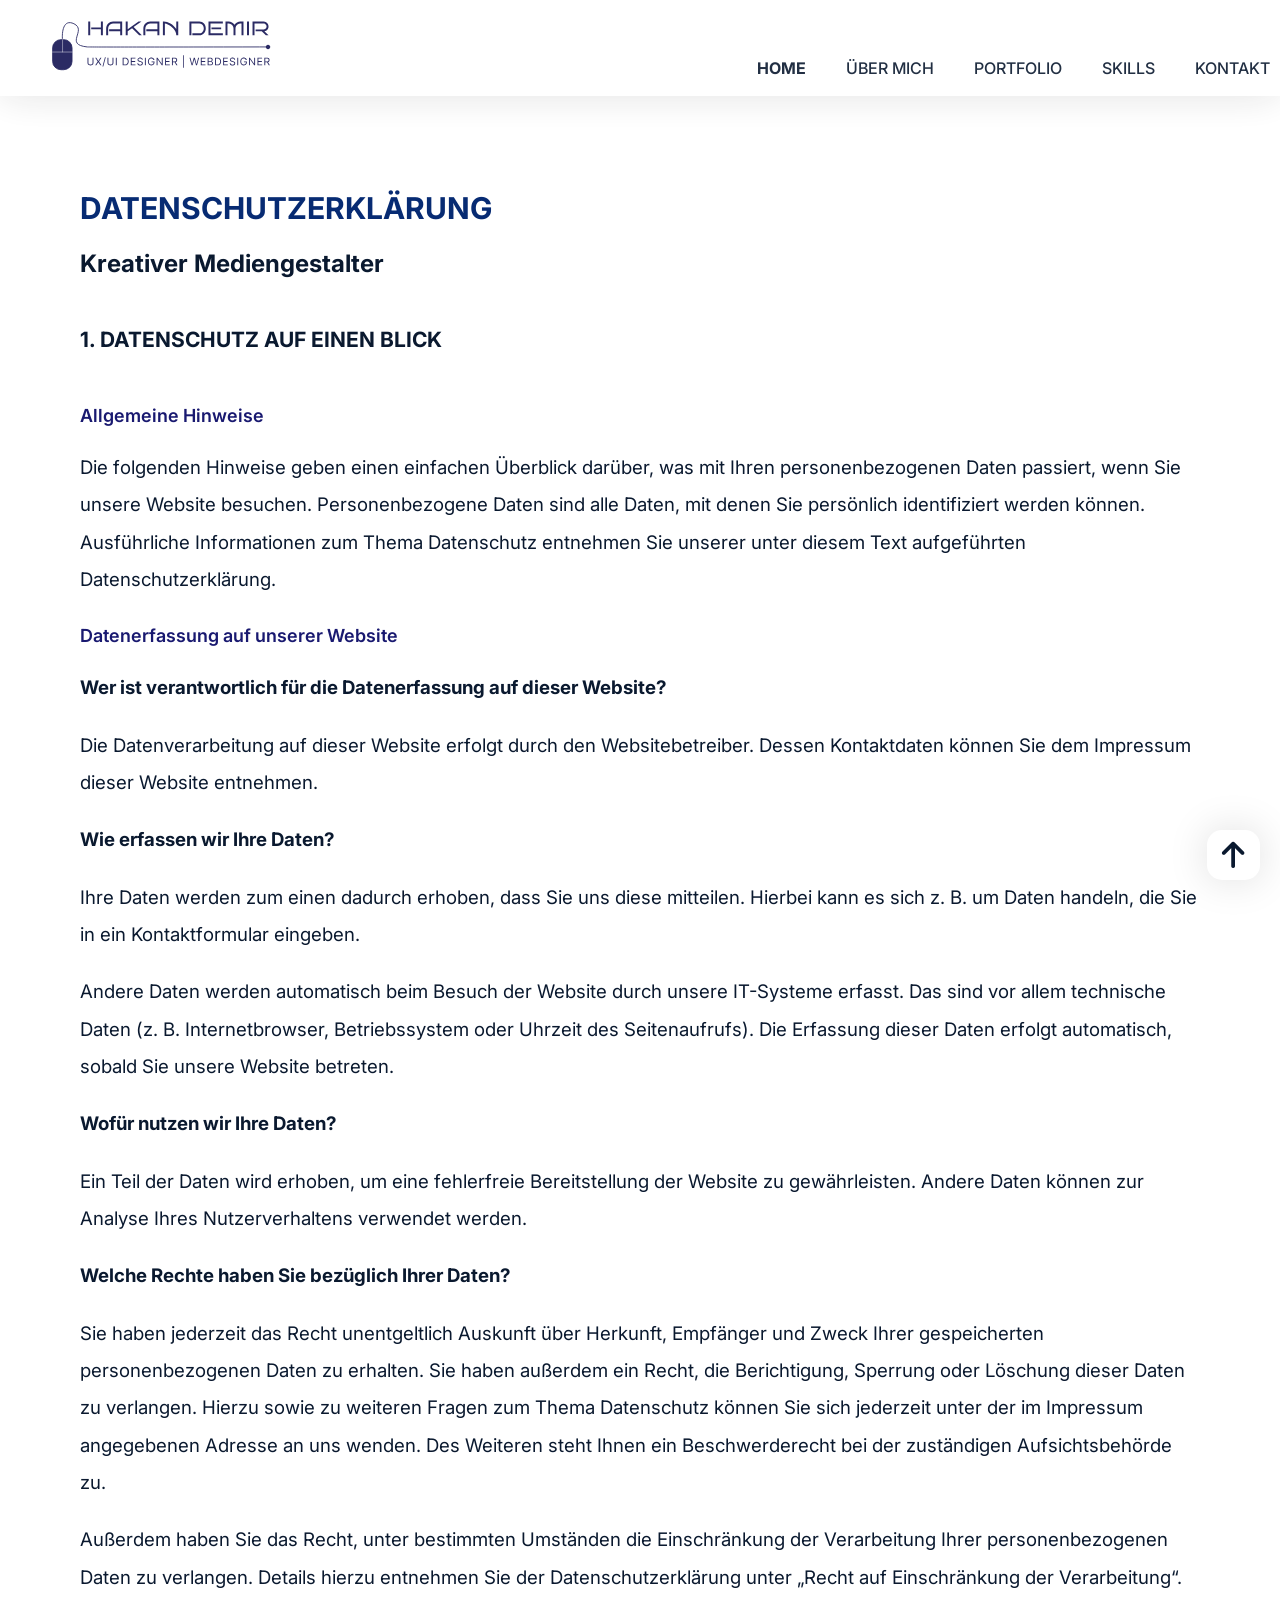
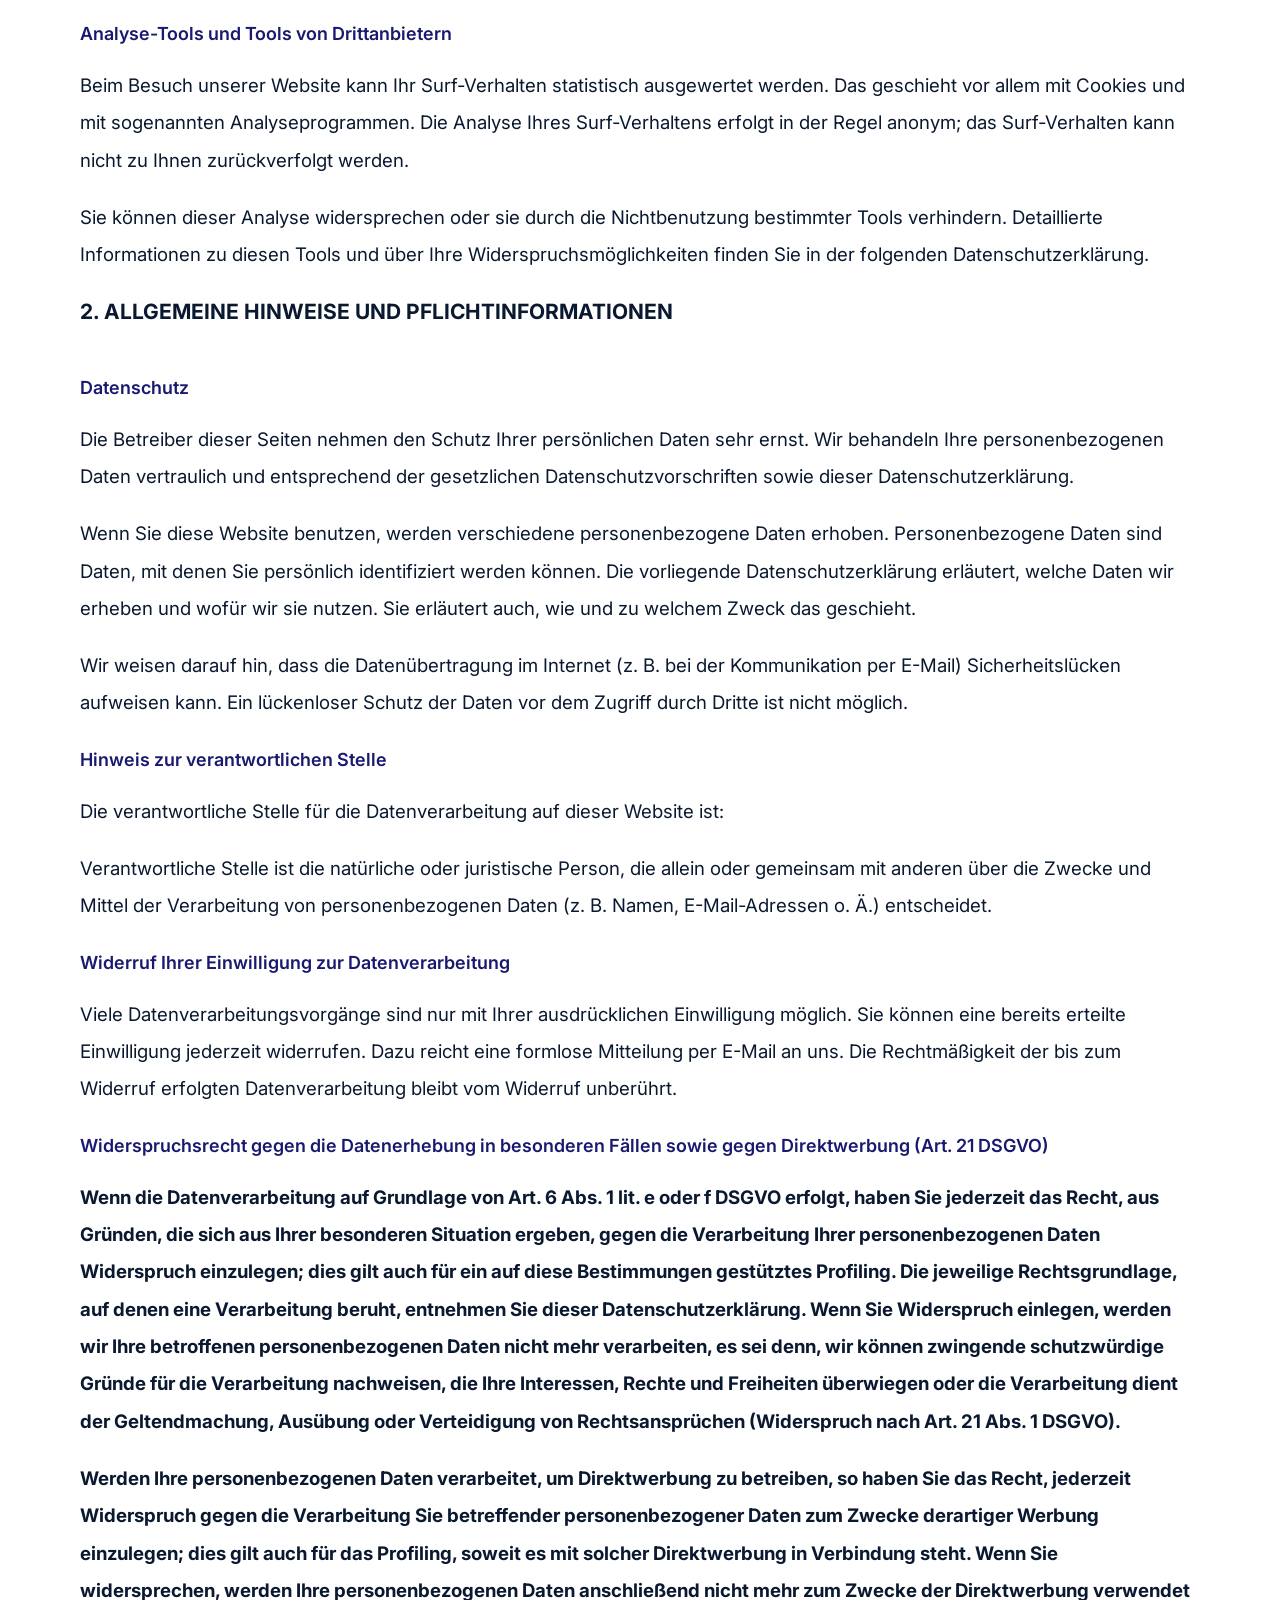
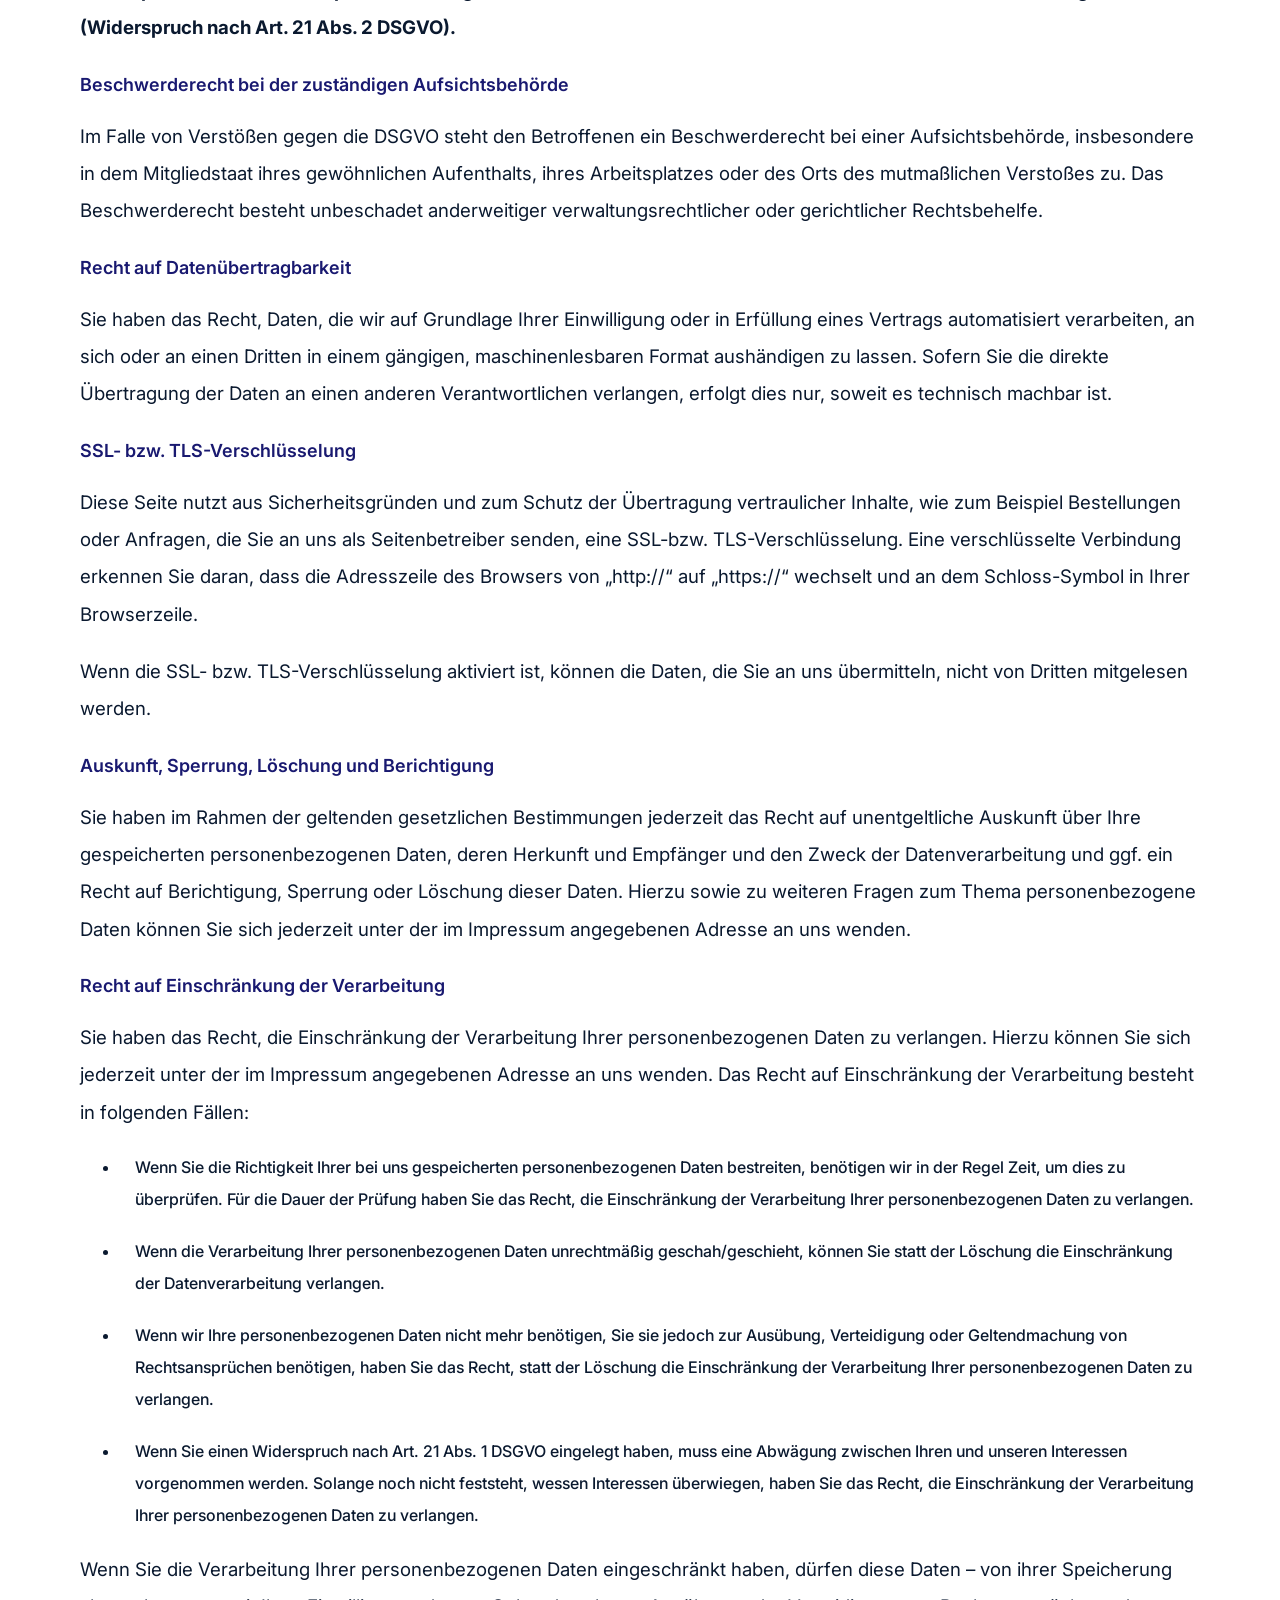
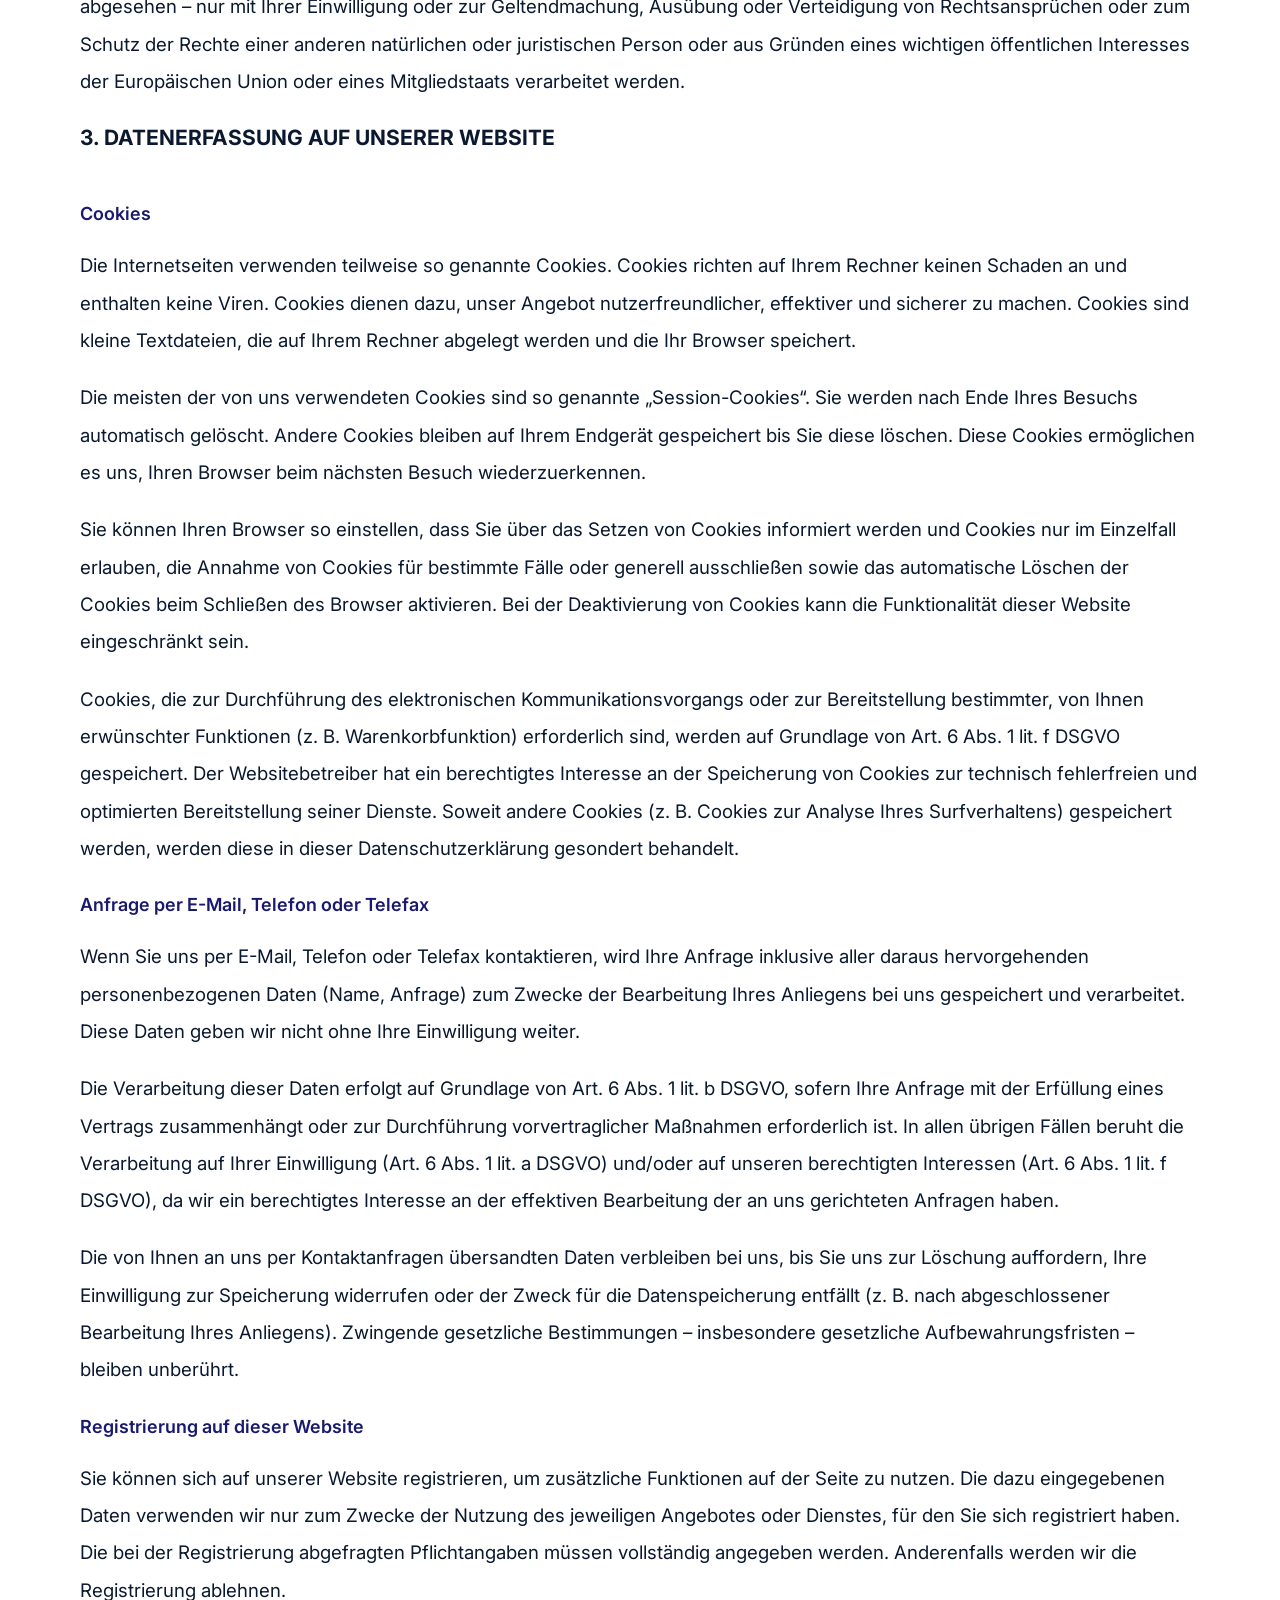
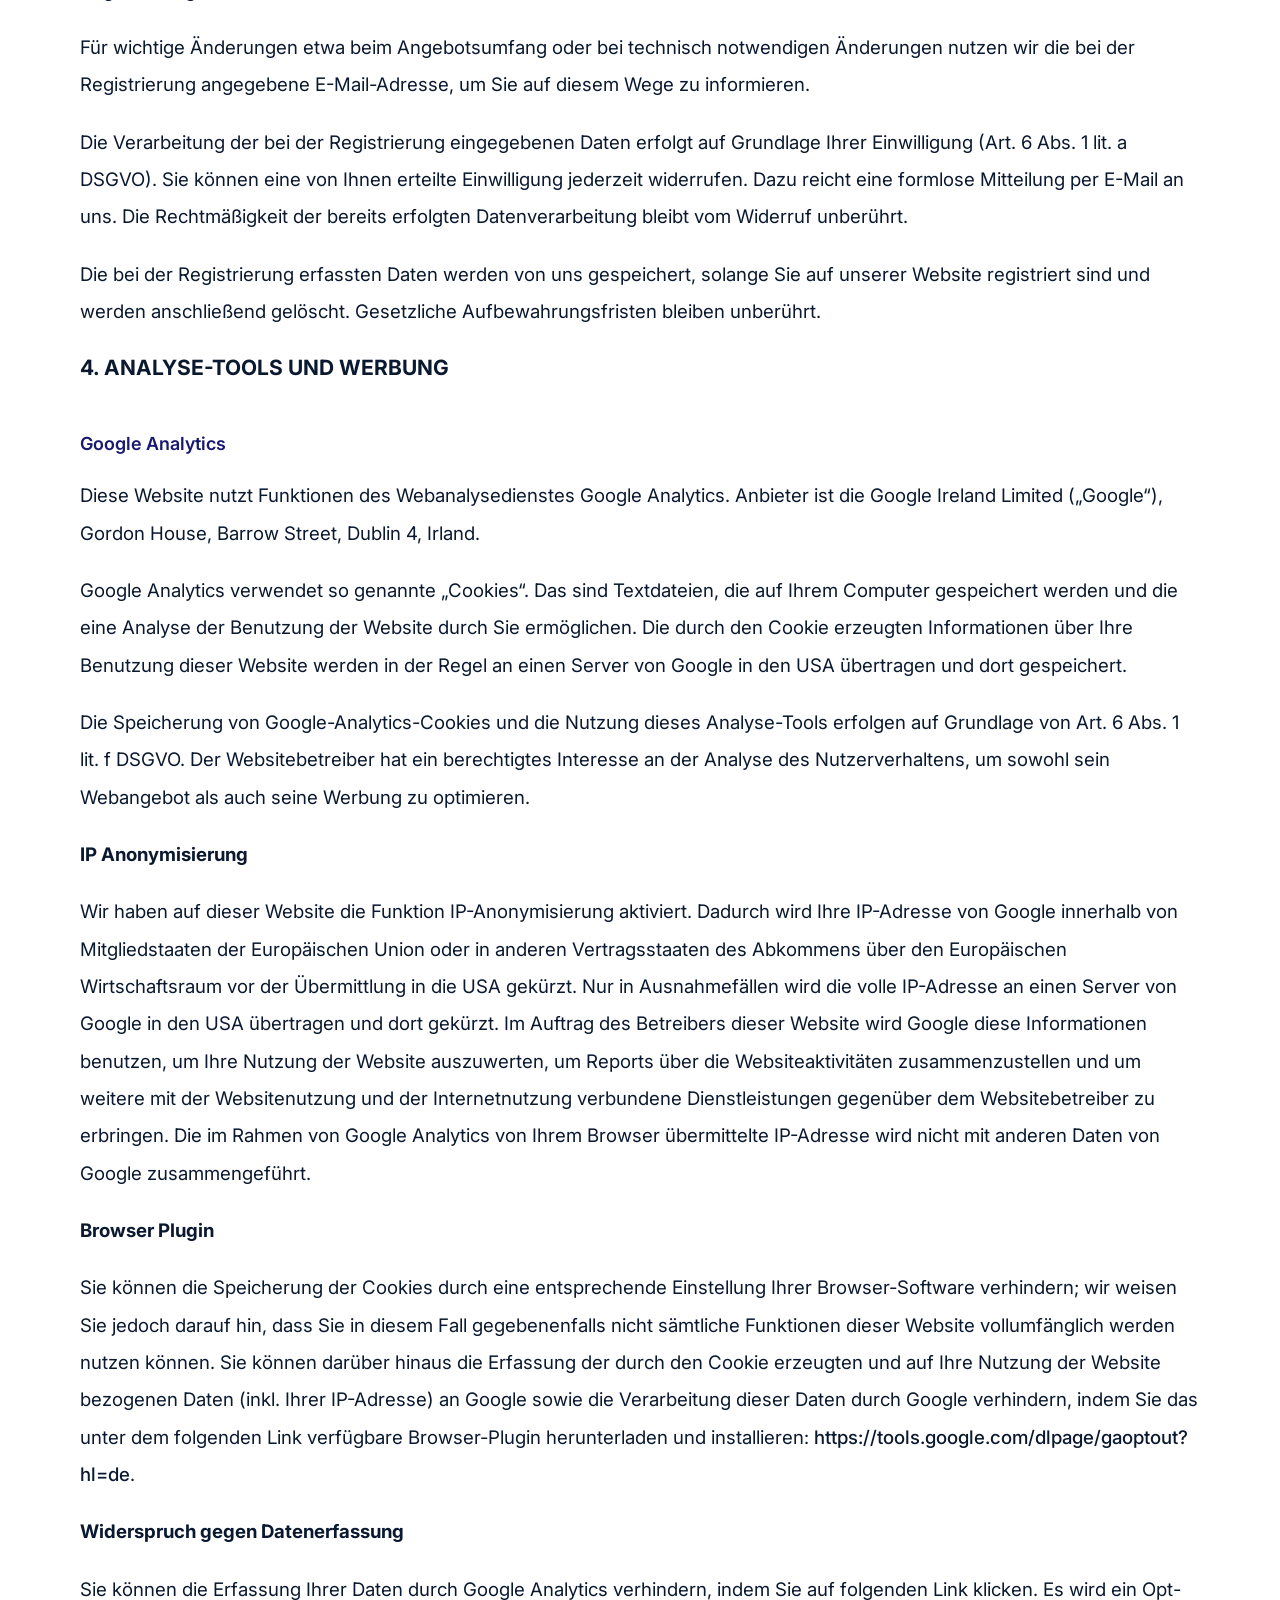
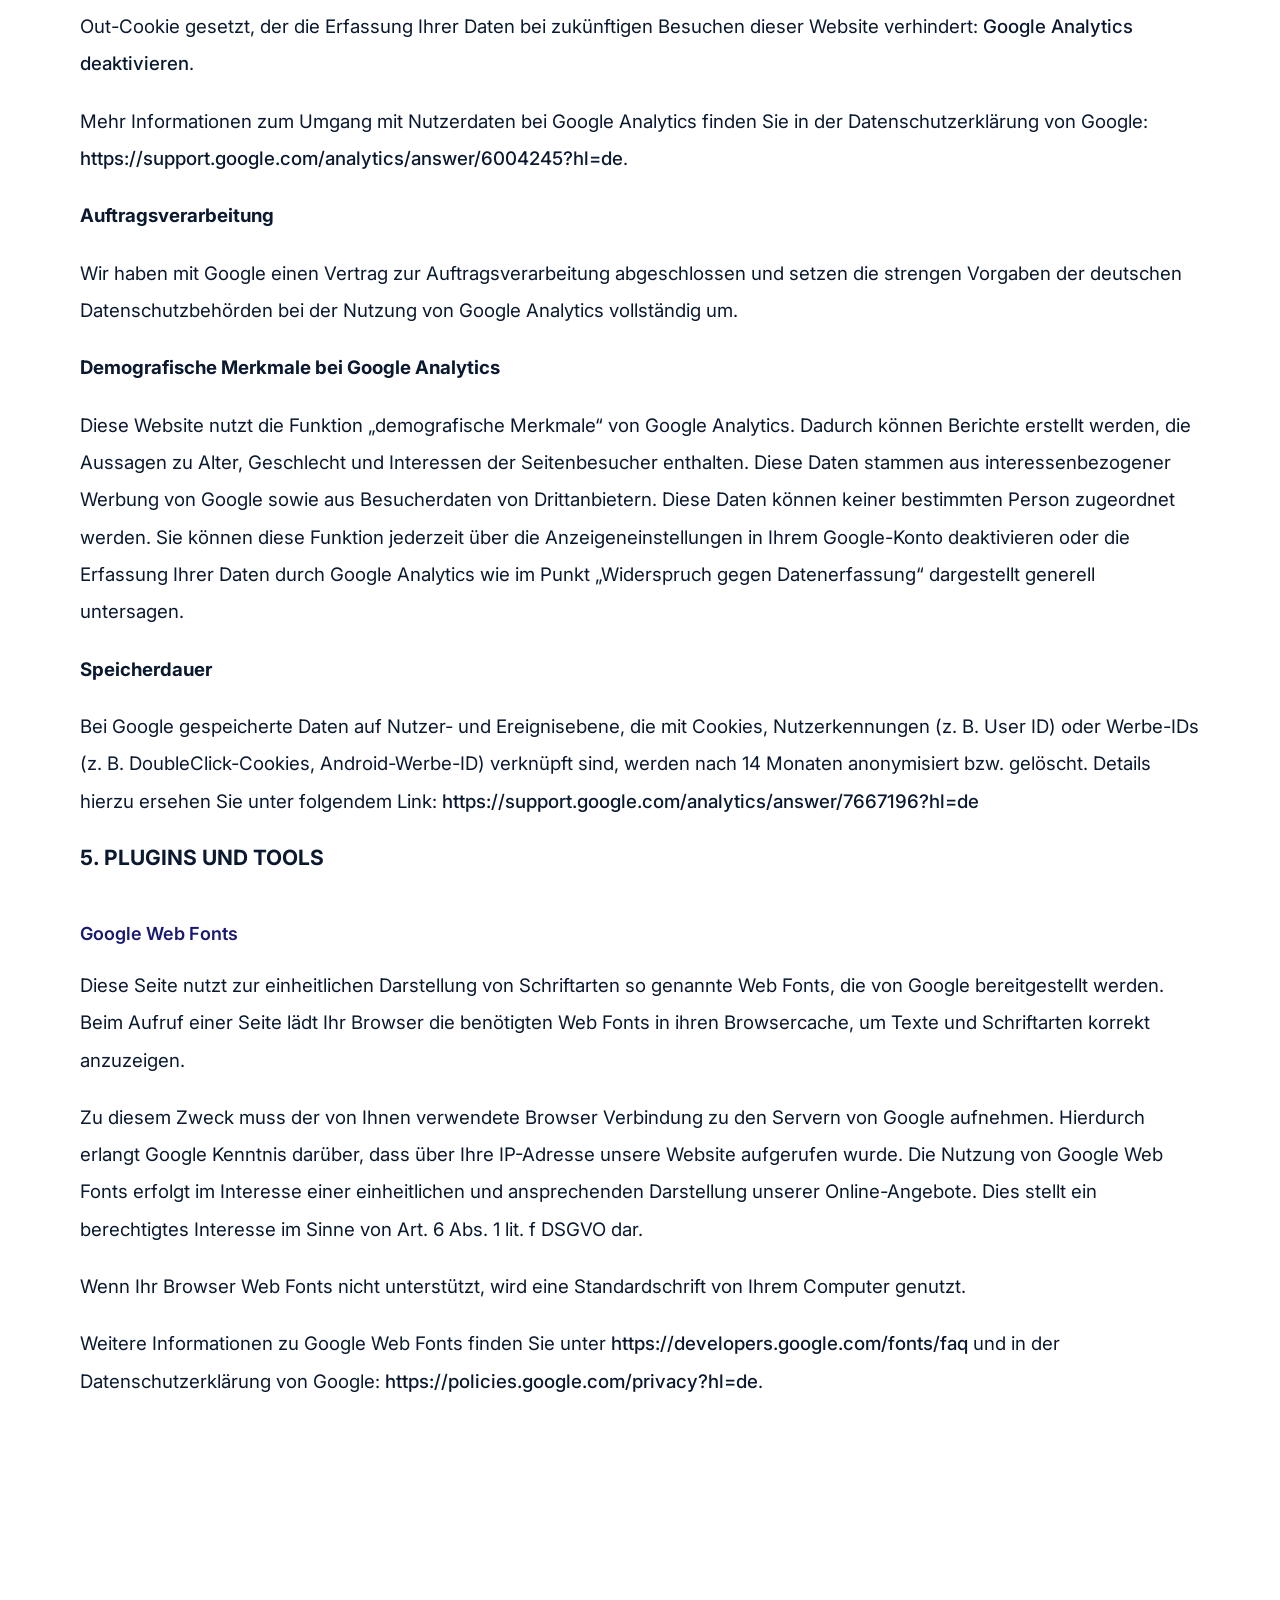
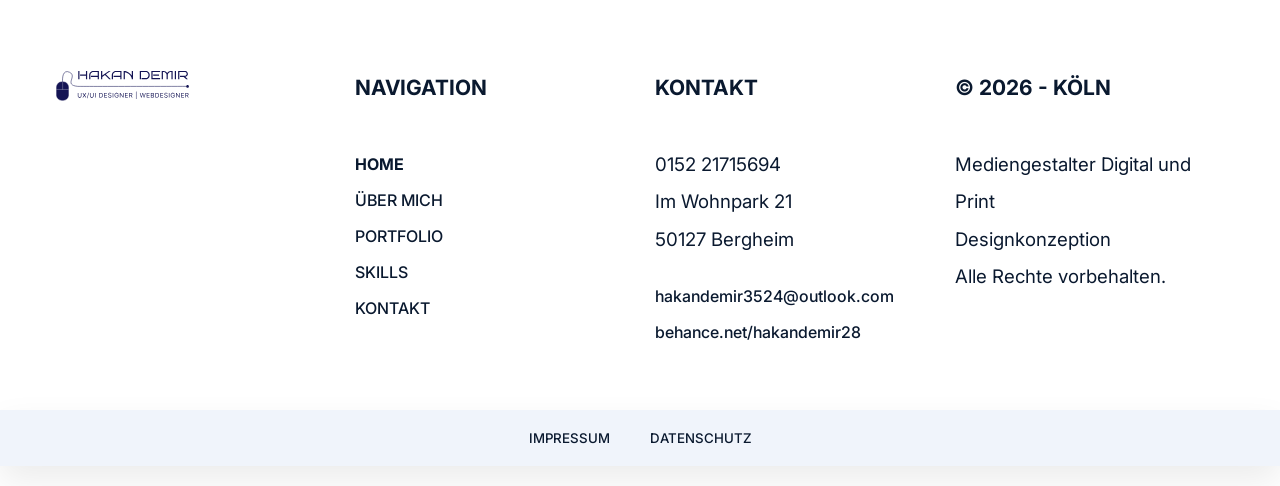
==== datenschutz.html @ 5b4e843b "Add files via upload" ====
<!doctype html>
<html>
<head>
<meta charset="utf-8">
	<title>Datenschutz</title>
	<meta name="viewport" content="width=device-width, initial-scala:1.0">
	<meta name="Description" content="Ich gestalte, Sie beeindrucken. Design mit Charakter, Marken mit Wirkung.">
	<meta name="Keywords" content="Design, Kreative, Ästhetik, Visuelle Konzepte">
	<meta name="Author" content="Hakan Demir">
	<link href="fonts.css" rel="stylesheet" type="text/css">
	<link href="fontawesome/css/all.min.css" rel="stylesheet" type="text/css">
	<link href="template.css" rel="stylesheet" type="text/css">
	
</head>

<body>
	<header>
		
		<a href="index.html"><img src="Bilder/Logo_Webdesigner.svg" alt="logo" title="logo"></a>
		<div class="menu-toggle">
       		☰
    	</div>
		<nav>
			<ul>
				<li class="active"><a href="index.html">home</a></li>
				
				<li><a href="ueber-mich.html">über mich</a>					
				<ul class="submenu">
					<li><a href="ueber-mich.html">Kurz Profil</a></li>
					<li><a href="#bildung">Umschulung</a></li>
					<li><a href="#praktikum">Berufserfahrung</a></li>
					<li><a href="#kompetenz">Kompetenzen</a></li>
					<li><a href="#arbeit">Arbeitweise</a></li>
				</ul>					
				</li>
				
				<li><a href="portfolio.html">Portfolio</a>					
				<ul class="submenu">
					<li><a href="portfolio.html">Corporate Design</a>
						<ul class="submenu">
							<li><a href="https://www.behance.net/gallery/250955229/Designkonzeption-fuer-Turtle-Diving-Resort">Designkonzeption</a></li>
							<li><a href="https://www.behance.net/gallery/251149837/Geschaeftspapier-Corporate-Design-Konzept">Branding</a></li>
							<li><a href="https://www.behance.net/gallery/251020811/Projektarbeit_Logo_Design_Startnow">Logo</a></li>
						</ul>
					</li>
					<li><a href="#">Printdesign</a>
						<ul class="submenu">
							<li><a href="https://www.behance.net/gallery/251019937/Praktikum_Erfahrungen_Flyer">Flyer</a></li>
							<li><a href="#">Broschüre</a></li>
							<li><a href="https://www.behance.net/gallery/251022479/Projektarbeit_Visitenkarte">Visitenkarte</a></li>
							<li><a href="https://www.behance.net/gallery/251151825/Einheitliches-Cover-Design-Studie">Magazin</a></li>
							<li><a href="https://www.behance.net/gallery/251154139/DVD-Cover-Design-Atmosphaerisches-Visual-Konzept">Cover Design</a></li>
						</ul>
					</li>
					<li><a href="#">Webdesign</a>
					<li><a href="https://www.behance.net/gallery/251150983/Animiertes-Portraet-Erste-Motion-Design">Animation</a></li>
					<li><a href="#video">Motion Design</a>
						<ul class="submenu">
							<li><a href="https://www.behance.net/gallery/251148721/Projektarbeit_Citylight_Erstellen">Citylight Erstellen</a></li>
							<li><a href="https://www.behance.net/gallery/251022685/Projektarbeit_Particular_Effekt">Particular Effects</a></li>
						</ul>
					</li>
					<li><a href="#video">Social Media Designs</a></li>
						  						
					</li>
				</ul>					
				</li>

				<li><a href="skills.html">skills</a>				
					<ul class="submenu">
						<li><a href="skills.html">Webdesign</a>
							<ul class="submenu">
								<li><a href="#">HTML5</a></li>
								<li><a href="#">CSS3</a></li>
								<li><a href="#">Bootstrap</a></li>
								<li><a href="#">JavaScript</a></li>
							</ul>
						</li>
						<li><a href="skills.html">UI/UX Design</a>
							<ul class="submenu">
								<li><a href="#">Figma</a></li>
								<li><a href="#">Wireframes</a></li>
								<li><a href="#">Prototyping</a></li>
								<li><a href="#">Responsive Design</a></li>
							</ul>
						</li>
						<li><a href="skills.html">Grafikdesign</a>
							<ul class="submenu">
								<li><a href="#">Adobe Photoshop</a></li>
								<li><a href="#">Adobe Illustrator</a></li>
								<li><a href="#">Adobe InDesign</a></li>
						  	</ul>
						</li>
						<li><a href="skills.html">CMS & Development</a>
							<ul class="submenu">
								<li><a href="#">WordPress</a></li>
								<li><a href="#">Joomla</a></li>
								<li><a href="#">PHP </a></li>
								<li><a href="#">MySQL </a></li>
						  	</ul>
						</li>
					</ul>
				</li>
				<li><a href="kontakt.html">Kontakt</a>
					 <ul class="submenu">
						<li><a href="#kontaktformular">Kontaktformular</a></li>
						<li><a href="#häufige-fragen">Häufige Fragen</a></li>
						<li><a href="#socialmedia">Social Media</a></li>
					  </ul>
				</li>
			</ul>
		
		</nav>
		
	</header>
	<main>
		
	<section id="titelbild" class="abstand datenschutz">
			<div class="row small">
				<div class="col-12">
					<h1>Datenschutzerklärung</h1>
                        <h2>Kreativer Mediengestalter</h2>
                        
                        <h3>1. Datenschutz auf einen Blick</h3>
                        <h4>Allgemeine Hinweise</h4> 
						<p>Die folgenden Hinweise geben einen einfachen &Uuml;berblick dar&uuml;ber, was mit Ihren personenbezogenen Daten passiert, wenn Sie unsere Website besuchen. Personenbezogene Daten sind alle Daten, mit denen Sie pers&ouml;nlich identifiziert werden k&ouml;nnen. Ausf&uuml;hrliche Informationen zum Thema Datenschutz entnehmen Sie unserer unter diesem Text aufgef&uuml;hrten Datenschutzerkl&auml;rung.</p>
                        <h4>Datenerfassung auf unserer Website</h4> 
						<p><strong>Wer ist verantwortlich f&uuml;r die Datenerfassung auf dieser Website?</strong></p> <p>Die Datenverarbeitung auf dieser Website erfolgt durch den Websitebetreiber. Dessen Kontaktdaten k&ouml;nnen Sie dem Impressum dieser Website entnehmen.</p> <p><strong>Wie erfassen wir Ihre Daten?</strong></p> <p>Ihre Daten werden zum einen dadurch erhoben, dass Sie uns diese mitteilen. Hierbei kann es sich z.&nbsp;B. um Daten handeln, die Sie in ein Kontaktformular eingeben.</p> <p>Andere Daten werden automatisch beim Besuch der Website durch unsere IT-Systeme erfasst. Das sind vor allem technische Daten (z.&nbsp;B. Internetbrowser, Betriebssystem oder Uhrzeit des Seitenaufrufs). Die Erfassung dieser Daten erfolgt automatisch, sobald Sie unsere Website betreten.</p> <p><strong>Wof&uuml;r nutzen wir Ihre Daten?</strong></p> <p>Ein Teil der Daten wird erhoben, um eine fehlerfreie Bereitstellung der Website zu gew&auml;hrleisten. Andere Daten k&ouml;nnen zur Analyse Ihres Nutzerverhaltens verwendet werden.</p> <p><strong>Welche Rechte haben Sie bez&uuml;glich Ihrer Daten?</strong></p> <p>Sie haben jederzeit das Recht unentgeltlich Auskunft &uuml;ber Herkunft, Empf&auml;nger und Zweck Ihrer gespeicherten personenbezogenen Daten zu erhalten. Sie haben au&szlig;erdem ein Recht, die Berichtigung, Sperrung oder L&ouml;schung dieser Daten zu verlangen. Hierzu sowie zu weiteren Fragen zum Thema Datenschutz k&ouml;nnen Sie sich jederzeit unter der im Impressum angegebenen Adresse an uns wenden. Des Weiteren steht Ihnen ein Beschwerderecht bei der zust&auml;ndigen Aufsichtsbeh&ouml;rde zu.</p> <p>Au&szlig;erdem haben Sie das Recht, unter bestimmten Umst&auml;nden die Einschr&auml;nkung der Verarbeitung Ihrer personenbezogenen Daten zu verlangen. Details hierzu entnehmen Sie der Datenschutzerkl&auml;rung unter &bdquo;Recht auf Einschr&auml;nkung der Verarbeitung&ldquo;.</p>
                        <h4>Analyse-Tools und Tools von Drittanbietern</h4> <p>Beim Besuch unserer Website kann Ihr Surf-Verhalten statistisch ausgewertet werden. Das geschieht vor allem mit Cookies und mit sogenannten Analyseprogrammen. Die Analyse Ihres Surf-Verhaltens erfolgt in der Regel anonym; das Surf-Verhalten kann nicht zu Ihnen zur&uuml;ckverfolgt werden.</p> <p>Sie k&ouml;nnen dieser Analyse widersprechen oder sie durch die Nichtbenutzung bestimmter Tools verhindern. Detaillierte Informationen zu diesen Tools und &uuml;ber Ihre Widerspruchsm&ouml;glichkeiten finden Sie in der folgenden Datenschutzerkl&auml;rung.</p>
                        <h3>2. Allgemeine Hinweise und Pflichtinformationen</h3>
                        <h4>Datenschutz</h4> 
						<p>Die Betreiber dieser Seiten nehmen den Schutz Ihrer pers&ouml;nlichen Daten sehr ernst. Wir behandeln Ihre personenbezogenen Daten vertraulich und entsprechend der gesetzlichen Datenschutzvorschriften sowie dieser Datenschutzerkl&auml;rung.</p> 
						<p>Wenn Sie diese Website benutzen, werden verschiedene personenbezogene Daten erhoben. Personenbezogene Daten sind Daten, mit denen Sie pers&ouml;nlich identifiziert werden k&ouml;nnen. Die vorliegende Datenschutzerkl&auml;rung erl&auml;utert, welche Daten wir erheben und wof&uuml;r wir sie nutzen. Sie erl&auml;utert auch, wie und zu welchem Zweck das geschieht.</p> 
						<p>Wir weisen darauf hin, dass die Daten&uuml;bertragung im Internet (z.&nbsp;B. bei der Kommunikation per E-Mail) Sicherheitsl&uuml;cken aufweisen kann. Ein l&uuml;ckenloser Schutz der Daten vor dem Zugriff durch Dritte ist nicht m&ouml;glich.</p>
                        <h4>Hinweis zur verantwortlichen Stelle</h4> 
						<p>Die verantwortliche Stelle f&uuml;r die Datenverarbeitung auf dieser Website ist:</p> 
                        <p>Verantwortliche Stelle ist die nat&uuml;rliche oder juristische Person, die allein oder gemeinsam mit anderen &uuml;ber die Zwecke und Mittel der Verarbeitung von personenbezogenen Daten (z.&nbsp;B. Namen, E-Mail-Adressen o. &Auml;.) entscheidet.</p>
                        <h4>Widerruf Ihrer Einwilligung zur Datenverarbeitung</h4> 
						<p>Viele Datenverarbeitungsvorg&auml;nge sind nur mit Ihrer ausdr&uuml;cklichen Einwilligung m&ouml;glich. Sie k&ouml;nnen eine bereits erteilte Einwilligung jederzeit widerrufen. Dazu reicht eine formlose Mitteilung per E-Mail an uns. Die Rechtm&auml;&szlig;igkeit der bis zum Widerruf erfolgten Datenverarbeitung bleibt vom Widerruf unber&uuml;hrt.</p>
                        <h4>Widerspruchsrecht gegen die Datenerhebung in besonderen F&auml;llen sowie gegen Direktwerbung (Art. 21 DSGVO)</h4> 
						<p><strong>Wenn die Datenverarbeitung auf Grundlage von Art. 6 Abs. 1 lit. e oder f DSGVO erfolgt, haben Sie jederzeit das Recht, aus Gr&uuml;nden, die sich aus Ihrer besonderen Situation ergeben, gegen die Verarbeitung Ihrer personenbezogenen Daten Widerspruch einzulegen; dies gilt auch f&uuml;r ein auf diese Bestimmungen gest&uuml;tztes Profiling. Die jeweilige Rechtsgrundlage, auf denen eine Verarbeitung beruht, entnehmen Sie dieser Datenschutzerkl&auml;rung. Wenn Sie Widerspruch einlegen, werden wir Ihre betroffenen personenbezogenen Daten nicht mehr verarbeiten, es sei denn, wir k&ouml;nnen zwingende schutzw&uuml;rdige Gr&uuml;nde f&uuml;r die Verarbeitung nachweisen, die Ihre Interessen, Rechte und Freiheiten &uuml;berwiegen oder die Verarbeitung dient der Geltendmachung, Aus&uuml;bung oder Verteidigung von Rechtsanspr&uuml;chen (Widerspruch nach Art. 21 Abs. 1 DSGVO).</strong></p> 
						<p><strong>Werden Ihre personenbezogenen Daten verarbeitet, um Direktwerbung zu betreiben, so haben Sie das Recht, jederzeit Widerspruch gegen die Verarbeitung Sie betreffender personenbezogener Daten zum Zwecke derartiger Werbung einzulegen; dies gilt auch f&uuml;r das Profiling, soweit es mit solcher Direktwerbung in Verbindung steht. Wenn Sie widersprechen, werden Ihre personenbezogenen Daten anschlie&szlig;end nicht mehr zum Zwecke der Direktwerbung verwendet (Widerspruch nach Art. 21 Abs. 2 DSGVO).</strong></p>
                        <h4>Beschwerderecht bei der zust&auml;ndigen Aufsichtsbeh&ouml;rde</h4> 
						<p>Im Falle von Verst&ouml;&szlig;en gegen die DSGVO steht den Betroffenen ein Beschwerderecht bei einer Aufsichtsbeh&ouml;rde, insbesondere in dem Mitgliedstaat ihres gew&ouml;hnlichen Aufenthalts, ihres Arbeitsplatzes oder des Orts des mutma&szlig;lichen Versto&szlig;es zu. Das Beschwerderecht besteht unbeschadet anderweitiger verwaltungsrechtlicher oder gerichtlicher Rechtsbehelfe.</p>
                        <h4>Recht auf Daten&uuml;bertragbarkeit</h4> 
						<p>Sie haben das Recht, Daten, die wir auf Grundlage Ihrer Einwilligung oder in Erf&uuml;llung eines Vertrags automatisiert verarbeiten, an sich oder an einen Dritten in einem g&auml;ngigen, maschinenlesbaren Format aush&auml;ndigen zu lassen. Sofern Sie die direkte &Uuml;bertragung der Daten an einen anderen Verantwortlichen verlangen, erfolgt dies nur, soweit es technisch machbar ist.</p>
                        <h4>SSL- bzw. TLS-Verschl&uuml;sselung</h4> 
						<p>Diese Seite nutzt aus Sicherheitsgr&uuml;nden und zum Schutz der &Uuml;bertragung vertraulicher Inhalte, wie zum Beispiel Bestellungen oder Anfragen, die Sie an uns als Seitenbetreiber senden, eine SSL-bzw. TLS-Verschl&uuml;sselung. Eine verschl&uuml;sselte Verbindung erkennen Sie daran, dass die Adresszeile des Browsers von &bdquo;http://&ldquo; auf &bdquo;https://&ldquo; wechselt und an dem Schloss-Symbol in Ihrer Browserzeile.</p> 
						<p>Wenn die SSL- bzw. TLS-Verschl&uuml;sselung aktiviert ist, k&ouml;nnen die Daten, die Sie an uns &uuml;bermitteln, nicht von Dritten mitgelesen werden.</p>
                        <h4>Auskunft, Sperrung, L&ouml;schung und Berichtigung</h4> 
						<p>Sie haben im Rahmen der geltenden gesetzlichen Bestimmungen jederzeit das Recht auf unentgeltliche Auskunft &uuml;ber Ihre gespeicherten personenbezogenen Daten, deren Herkunft und Empf&auml;nger und den Zweck der Datenverarbeitung und ggf. ein Recht auf Berichtigung, Sperrung oder L&ouml;schung dieser Daten. Hierzu sowie zu weiteren Fragen zum Thema personenbezogene Daten k&ouml;nnen Sie sich jederzeit unter der im Impressum angegebenen Adresse an uns wenden.</p>
                        <h4>Recht auf Einschr&auml;nkung der Verarbeitung</h4> 
						<p>Sie haben das Recht, die Einschr&auml;nkung der Verarbeitung Ihrer personenbezogenen Daten zu verlangen. Hierzu k&ouml;nnen Sie sich jederzeit unter der im Impressum angegebenen Adresse an uns wenden. Das Recht auf Einschr&auml;nkung der Verarbeitung besteht in folgenden F&auml;llen:</p> 
						<ul> 
							<li>Wenn Sie die Richtigkeit Ihrer bei uns gespeicherten personenbezogenen Daten bestreiten, ben&ouml;tigen wir in der Regel Zeit, um dies zu &uuml;berpr&uuml;fen. F&uuml;r die Dauer der Pr&uuml;fung haben Sie das Recht, die Einschr&auml;nkung der Verarbeitung Ihrer personenbezogenen Daten zu verlangen.</li> <li>Wenn die Verarbeitung Ihrer personenbezogenen Daten unrechtm&auml;&szlig;ig geschah/geschieht, k&ouml;nnen Sie statt der L&ouml;schung die Einschr&auml;nkung der Datenverarbeitung verlangen.</li> <li>Wenn wir Ihre personenbezogenen Daten nicht mehr ben&ouml;tigen, Sie sie jedoch zur Aus&uuml;bung, Verteidigung oder Geltendmachung von Rechtsanspr&uuml;chen ben&ouml;tigen, haben Sie das Recht, statt der L&ouml;schung die Einschr&auml;nkung der Verarbeitung Ihrer personenbezogenen Daten zu verlangen.</li> <li>Wenn Sie einen Widerspruch nach Art. 21 Abs. 1 DSGVO eingelegt haben, muss eine Abw&auml;gung zwischen Ihren und unseren Interessen vorgenommen werden. Solange noch nicht feststeht, wessen Interessen &uuml;berwiegen, haben Sie das Recht, die Einschr&auml;nkung der Verarbeitung Ihrer personenbezogenen Daten zu verlangen.</li> 
						</ul> 
						<p>Wenn Sie die Verarbeitung Ihrer personenbezogenen Daten eingeschr&auml;nkt haben, d&uuml;rfen diese Daten &ndash; von ihrer Speicherung abgesehen &ndash; nur mit Ihrer Einwilligung oder zur Geltendmachung, Aus&uuml;bung oder Verteidigung von Rechtsanspr&uuml;chen oder zum Schutz der Rechte einer anderen nat&uuml;rlichen oder juristischen Person oder aus Gr&uuml;nden eines wichtigen &ouml;ffentlichen Interesses der Europ&auml;ischen Union oder eines Mitgliedstaats verarbeitet werden.</p>
                        <h3>3. Datenerfassung auf unserer Website</h3>
                        <h4>Cookies</h4> 
						<p>Die Internetseiten verwenden teilweise so genannte Cookies. Cookies richten auf Ihrem Rechner keinen Schaden an und enthalten keine Viren. Cookies dienen dazu, unser Angebot nutzerfreundlicher, effektiver und sicherer zu machen. Cookies sind kleine Textdateien, die auf Ihrem Rechner abgelegt werden und die Ihr Browser speichert.</p> 
						<p>Die meisten der von uns verwendeten Cookies sind so genannte &bdquo;Session-Cookies&ldquo;. Sie werden nach Ende Ihres Besuchs automatisch gel&ouml;scht. Andere Cookies bleiben auf Ihrem Endger&auml;t gespeichert bis Sie diese l&ouml;schen. Diese Cookies erm&ouml;glichen es uns, Ihren Browser beim n&auml;chsten Besuch wiederzuerkennen.</p> 
						<p>Sie k&ouml;nnen Ihren Browser so einstellen, dass Sie &uuml;ber das Setzen von Cookies informiert werden und Cookies nur im Einzelfall erlauben, die Annahme von Cookies f&uuml;r bestimmte F&auml;lle oder generell ausschlie&szlig;en sowie das automatische L&ouml;schen der Cookies beim Schlie&szlig;en des Browser aktivieren. Bei der Deaktivierung von Cookies kann die Funktionalit&auml;t dieser Website eingeschr&auml;nkt sein.</p> 
						<p>Cookies, die zur Durchf&uuml;hrung des elektronischen Kommunikationsvorgangs oder zur Bereitstellung bestimmter, von Ihnen erw&uuml;nschter Funktionen (z.&nbsp;B. Warenkorbfunktion) erforderlich sind, werden auf Grundlage von Art. 6 Abs. 1 lit. f DSGVO gespeichert. Der Websitebetreiber hat ein berechtigtes Interesse an der Speicherung von Cookies zur technisch fehlerfreien und optimierten Bereitstellung seiner Dienste. Soweit andere Cookies (z.&nbsp;B. Cookies zur Analyse Ihres Surfverhaltens) gespeichert werden, werden diese in dieser Datenschutzerkl&auml;rung gesondert behandelt.</p>
                        <h4>Anfrage per E-Mail, Telefon oder Telefax</h4> <p>Wenn Sie uns per E-Mail, Telefon oder Telefax kontaktieren, wird Ihre Anfrage inklusive aller daraus hervorgehenden personenbezogenen Daten (Name, Anfrage) zum Zwecke der Bearbeitung Ihres Anliegens bei uns gespeichert und verarbeitet. Diese Daten geben wir nicht ohne Ihre Einwilligung weiter.</p> <p>Die Verarbeitung dieser Daten erfolgt auf Grundlage von Art. 6 Abs. 1 lit. b DSGVO, sofern Ihre Anfrage mit der Erf&uuml;llung eines Vertrags zusammenh&auml;ngt oder zur Durchf&uuml;hrung vorvertraglicher Ma&szlig;nahmen erforderlich ist. In allen &uuml;brigen F&auml;llen beruht die Verarbeitung auf Ihrer Einwilligung (Art. 6 Abs. 1 lit. a DSGVO) und/oder auf unseren berechtigten Interessen (Art. 6 Abs. 1 lit. f DSGVO), da wir ein berechtigtes Interesse an der effektiven Bearbeitung der an uns gerichteten Anfragen haben.</p> 
						<p>Die von Ihnen an uns per Kontaktanfragen &uuml;bersandten Daten verbleiben bei uns, bis Sie uns zur L&ouml;schung auffordern, Ihre Einwilligung zur Speicherung widerrufen oder der Zweck f&uuml;r die Datenspeicherung entf&auml;llt (z.&nbsp;B. nach abgeschlossener Bearbeitung Ihres Anliegens). Zwingende gesetzliche Bestimmungen &ndash; insbesondere gesetzliche Aufbewahrungsfristen &ndash; bleiben unber&uuml;hrt.</p>
                        <h4>Registrierung auf dieser Website</h4> 
						<p>Sie k&ouml;nnen sich auf unserer Website registrieren, um zus&auml;tzliche Funktionen auf der Seite zu nutzen. Die dazu eingegebenen Daten verwenden wir nur zum Zwecke der Nutzung des jeweiligen Angebotes oder Dienstes, f&uuml;r den Sie sich registriert haben. Die bei der Registrierung abgefragten Pflichtangaben m&uuml;ssen vollst&auml;ndig angegeben werden. Anderenfalls werden wir die Registrierung ablehnen.</p> 
						<p>F&uuml;r wichtige &Auml;nderungen etwa beim Angebotsumfang oder bei technisch notwendigen &Auml;nderungen nutzen wir die bei der Registrierung angegebene E-Mail-Adresse, um Sie auf diesem Wege zu informieren.</p> 
						<p>Die Verarbeitung der bei der Registrierung eingegebenen Daten erfolgt auf Grundlage Ihrer Einwilligung (Art. 6 Abs. 1 lit. a DSGVO). Sie k&ouml;nnen eine von Ihnen erteilte Einwilligung jederzeit widerrufen. Dazu reicht eine formlose Mitteilung per E-Mail an uns. Die Rechtm&auml;&szlig;igkeit der bereits erfolgten Datenverarbeitung bleibt vom Widerruf unber&uuml;hrt.</p> 
						<p>Die bei der Registrierung erfassten Daten werden von uns gespeichert, solange Sie auf unserer Website registriert sind und werden anschlie&szlig;end gel&ouml;scht. Gesetzliche Aufbewahrungsfristen bleiben unber&uuml;hrt.</p>
                        <h3>4. Analyse-Tools und Werbung</h3>
                        <h4>Google Analytics</h4> 
						<p>Diese Website nutzt Funktionen des Webanalysedienstes Google Analytics. Anbieter ist die Google Ireland Limited (&bdquo;Google&ldquo;), Gordon House, Barrow Street, Dublin 4, Irland.</p> 
						<p>Google Analytics verwendet so genannte &bdquo;Cookies&ldquo;. Das sind Textdateien, die auf Ihrem Computer gespeichert werden und die eine Analyse der Benutzung der Website durch Sie erm&ouml;glichen. Die durch den Cookie erzeugten Informationen &uuml;ber Ihre Benutzung dieser Website werden in der Regel an einen Server von Google in den USA &uuml;bertragen und dort gespeichert.</p> 
						<p>Die Speicherung von Google-Analytics-Cookies und die Nutzung dieses Analyse-Tools erfolgen auf Grundlage von Art. 6 Abs. 1 lit. f DSGVO. Der Websitebetreiber hat ein berechtigtes Interesse an der Analyse des Nutzerverhaltens, um sowohl sein Webangebot als auch seine Werbung zu optimieren.</p> 
						<p><strong>IP Anonymisierung</strong></p> 
						<p>Wir haben auf dieser Website die Funktion IP-Anonymisierung aktiviert. Dadurch wird Ihre IP-Adresse von Google innerhalb von Mitgliedstaaten der Europ&auml;ischen Union oder in anderen Vertragsstaaten des Abkommens &uuml;ber den Europ&auml;ischen Wirtschaftsraum vor der &Uuml;bermittlung in die USA gek&uuml;rzt. Nur in Ausnahmef&auml;llen wird die volle IP-Adresse an einen Server von Google in den USA &uuml;bertragen und dort gek&uuml;rzt. Im Auftrag des Betreibers dieser Website wird Google diese Informationen benutzen, um Ihre Nutzung der Website auszuwerten, um Reports &uuml;ber die Websiteaktivit&auml;ten zusammenzustellen und um weitere mit der Websitenutzung und der Internetnutzung verbundene Dienstleistungen gegen&uuml;ber dem Websitebetreiber zu erbringen. Die im Rahmen von Google Analytics von Ihrem Browser &uuml;bermittelte IP-Adresse wird nicht mit anderen Daten von Google zusammengef&uuml;hrt.</p>
                        <p><strong>Browser Plugin</strong></p> 
						<p>Sie k&ouml;nnen die Speicherung der Cookies durch eine entsprechende Einstellung Ihrer Browser-Software verhindern; wir weisen Sie jedoch darauf hin, dass Sie in diesem Fall gegebenenfalls nicht s&auml;mtliche Funktionen dieser Website vollumf&auml;nglich werden nutzen k&ouml;nnen. Sie k&ouml;nnen dar&uuml;ber hinaus die Erfassung der durch den Cookie erzeugten und auf Ihre Nutzung der Website bezogenen Daten (inkl. Ihrer IP-Adresse) an Google sowie die Verarbeitung dieser Daten durch Google verhindern, indem Sie das unter dem folgenden Link verf&uuml;gbare Browser-Plugin herunterladen und installieren: <a href="https://tools.google.com/dlpage/gaoptout?hl=de" target="_blank" rel="noopener">https://tools.google.com/dlpage/gaoptout?hl=de</a>.</p> <p><strong>Widerspruch gegen Datenerfassung</strong></p> <p>Sie k&ouml;nnen die Erfassung Ihrer Daten durch Google Analytics verhindern, indem Sie auf folgenden Link klicken. Es wird ein Opt-Out-Cookie gesetzt, der die Erfassung Ihrer Daten bei zuk&uuml;nftigen Besuchen dieser Website verhindert: <a href="javascript:gaOptout();">Google Analytics deaktivieren</a>.</p> <p>Mehr Informationen zum Umgang mit Nutzerdaten bei Google Analytics finden Sie in der Datenschutzerkl&auml;rung von Google: <a href="https://support.google.com/analytics/answer/6004245?hl=de" target="_blank" rel="noopener">https://support.google.com/analytics/answer/6004245?hl=de</a>.</p>
						<p><strong>Auftragsverarbeitung</strong></p> 
						<p>Wir haben mit Google einen Vertrag zur Auftragsverarbeitung abgeschlossen und setzen die strengen Vorgaben der deutschen Datenschutzbeh&ouml;rden bei der Nutzung von Google Analytics vollst&auml;ndig um.</p>
                        <p><strong>Demografische Merkmale bei Google Analytics</strong></p> <p>Diese Website nutzt die Funktion &bdquo;demografische Merkmale&ldquo; von Google Analytics. Dadurch k&ouml;nnen Berichte erstellt werden, die Aussagen zu Alter, Geschlecht und Interessen der Seitenbesucher enthalten. Diese Daten stammen aus interessenbezogener Werbung von Google sowie aus Besucherdaten von Drittanbietern. Diese Daten k&ouml;nnen keiner bestimmten Person zugeordnet werden. Sie k&ouml;nnen diese Funktion jederzeit &uuml;ber die Anzeigeneinstellungen in Ihrem Google-Konto deaktivieren oder die Erfassung Ihrer Daten durch Google Analytics wie im Punkt &bdquo;Widerspruch gegen Datenerfassung&ldquo; dargestellt generell untersagen.</p>
                        <p><strong>Speicherdauer</strong></p> 
						<p>Bei Google gespeicherte Daten auf Nutzer- und Ereignisebene, die mit Cookies, Nutzerkennungen (z.&nbsp;B. User ID) oder Werbe-IDs (z.&nbsp;B. DoubleClick-Cookies, Android-Werbe-ID) verkn&uuml;pft sind, werden nach 14 Monaten anonymisiert bzw. gel&ouml;scht. Details hierzu ersehen Sie unter folgendem Link: <a href="https://support.google.com/analytics/answer/7667196?hl=de" target="_blank" rel="noopener">https://support.google.com/analytics/answer/7667196?hl=de</a></p>

                        <h3>5. Plugins und Tools</h3>
                        <h4>Google Web Fonts</h4> 
						<p>Diese Seite nutzt zur einheitlichen Darstellung von Schriftarten so genannte Web Fonts, die von Google bereitgestellt werden. Beim Aufruf einer Seite l&auml;dt Ihr Browser die ben&ouml;tigten Web Fonts in ihren Browsercache, um Texte und Schriftarten korrekt anzuzeigen.</p> 
						<p>Zu diesem Zweck muss der von Ihnen verwendete Browser Verbindung zu den Servern von Google aufnehmen. Hierdurch erlangt Google Kenntnis dar&uuml;ber, dass &uuml;ber Ihre IP-Adresse unsere Website aufgerufen wurde. Die Nutzung von Google Web Fonts erfolgt im Interesse einer einheitlichen und ansprechenden Darstellung unserer Online-Angebote. Dies stellt ein berechtigtes Interesse im Sinne von Art. 6 Abs. 1 lit. f DSGVO dar.</p> 
						<p>Wenn Ihr Browser Web Fonts nicht unterst&uuml;tzt, wird eine Standardschrift von Ihrem Computer genutzt.</p> 
						<p>Weitere Informationen zu Google Web Fonts finden Sie unter 
						<a href="https://developers.google.com/fonts/faq" target="_blank" rel="noopener">https://developers.google.com/fonts/faq</a> und in der Datenschutzerkl&auml;rung von Google: 
						<a href="https://policies.google.com/privacy?hl=de" target="_blank" rel="noopener">https://policies.google.com/privacy?hl=de</a>.</p>
				</div>
			</div>
		</section>
	</main>
		
	
	<footer>
		<section class="footerbereich abstand">
			<div class="row full">
				
				<div class="col-3 handy-footer">
					<a href="index.html"><img src="Bilder/Logo_Webdesigner.svg" alt="footer-bild-logo" title="footer-bild-logo"></a>
									
				</div>
				<div class="col-3 handy-footer">
					<h3>navigation</h3>
					<nav>
						<ul>
							<li class="active"><a href="index.html">Home</a></li>
							<li><a href="ueber-mich.html">Über mich</a></li>
							<li><a href="portfolio.html">Portfolio</a></li>
							<li><a href="skills.html">skills</a></li>
							<li><a href="kontakt.html">Kontakt</a></li>
						</ul>
							
					</nav>
								
				</div>
				<div class="col-3">
					<h3>kontakt</h3>
					<p>0152 21715694<br>
					Im Wohnpark 21<br>
					50127 Bergheim</p>
					<a href="mailto:hakandemir3524@outlook.com">hakandemir3524@outlook.com</a><br>
					<a href="https://www.behance.net/hakandemir28">behance.net/hakandemir28</a>				
				</div>
				<div class="col-3">
					<h3>&copy; 2026 - Köln</h3>
					
					<p>Mediengestalter Digital und Print<br>
						Designkonzeption <br>
					Alle Rechte vorbehalten.</p>
				
				</div>
						
			</div>
			
		</section>

		<section id="rechtliches">
		<div class="zentriert blau">
			<nav>
			  <ul>
				<li><a href="impressum.html">Impressum</a></li>
				<li><a href="datenschutz.html">Datenschutz</a></li>
				
			  </ul>
		  </nav>
		</div>
		  
		</section>
		
	</footer>
<a href="#titelbild" id="scroll-to-top" class="fa-solid fa-arrow-up"></a>
</body>
</html>
---- fonts.css ----
@charset "utf-8";
/* CSS Document */
@font-face{
	font-family: 'Inter';
	src: url("Fonts/Inter_18pt-Light.ttf") format('truetype');
	font-weight: 300;
}

@font-face{
	font-family: 'Inter';
	src: url("Fonts/Inter_18pt-Medium.ttf") format('truetype');
	font-weight: 400;
}

@font-face{
	font-family: 'Inter';
	src: url("Fonts/Inter_18pt-Regular.ttf") format('truetype');
	font-weight: 500;
}

@font-face{
	font-family: 'Inter';
	src: url("Fonts/Inter_18pt-SemiBold.ttf") format('truetype');
	font-weight: 600;
}
@font-face{
	font-family: 'Inter';
	src: url("Fonts/Inter_18pt-Bold.ttf") format('truetype');
	font-weight: 700;
}
---- template.css ----
@charset "utf-8";

*{
	margin: 0;
	padding: 0;
	text-decoration: none;
	color: #0A192F;
	box-sizing: border-box;
	scroll-behavior: smooth;
	scroll-margin-top: 120px;
}

/*.........................Allgemein */
body{
	font-family: 'Inter', sans-serif;
	font-size: 18px;
	line-height: 2.0em;
	color: #191970; 
}


h1{
	margin-bottom: 20px;
	font-size: 30px;
	text-transform: uppercase;
	font-weight: 700;
	color:#072B73;
}
h2{
	padding-bottom: 40px;
	font-size: 24px;
	font-weight: 700;
}

h3{
	font-size: 21px;
	margin-bottom: 40px;
	font-weight: 700;
	text-transform: uppercase;	
}

h4{
	font-size: 18px;
	margin-bottom: 15px;
	font-weight: 600;
	color: #191970;	
}
h5{
	font-weight: 600;
	font-size: 16px;	
	
}

p{
	line-height: 2.0em;
	font-weight: 500;
	font-size: 14pt;
	
}
a{
	font-weight: 400;

	
}
p:last-child{
	margin-bottom: 0;
}



/* ..........................Gridsystem */
.row{
	display: flex;
	padding: 0;
	justify-content: center;
	align-items: stretch;
	
}
.row + .row{
	margin-top: 60px;
}

.full{
	padding: 60px 40px;
	
}

.medium{
	padding: 0 25px;
}
.medium-2{
	padding: 0 60px;
}

.medium-3{
    text-align: right;
	padding: 0 60px;
}


.small{
	padding: 0 25px;
	max-width: 1200px;
	margin: auto;
}
.col-12{
	width: 100%;
	padding: 0 15px;
}
.col-6{
	width: 50%;
	
}
.col-4{
	width: 33.33%;
	padding: 0 15px;
}
.col-3{
	width: 25%;
	padding: 0 15px;
}
.col-6 img{
    width:100%;
    height:100%;
    object-fit:cover;
    display:block;
}
/* ...........................header */
header{
	display: flex;
	position: fixed;
	width: 100%;
	justify-content: space-between;
	box-shadow:  0 0 40px #00000022;
	padding: 10px;
	background-color: rgb(255, 255, 255);
	opacity: 90%;
    z-index:9999;
}


header img{
	width: 40%;
	margin: 10px 10px 0 40px;
}
header nav ul{
	display: flex;
	list-style: none;
}
header nav ul li{
	margin: 40px 0 0 40px;
	text-transform: uppercase;
    position: relative;
	font-size: 16px;
}

nav a{
	text-decoration:none;
	transition:0.3s;
}

nav ul li a:hover,
footer a:hover{
	font-weight: 700;
	color: #072B73;
	transform: translateY(-2px);
}

.active a{
	font-weight:700;
	color:#0A192F;
}
#handy-titel{
	display: none;
}
.menu-toggle{
	display: none;
}
/* ........................submenu */
header nav ul li .submenu{
	position: absolute;
	display: block;
	padding-top: 10px;
	padding-right: 0;
	visibility: hidden;
	transition: 0.35s;
    min-width: 250px;
	opacity: 0;
	
}

header nav ul li .submenu li{
	position: relative;
	padding: 10px;
	margin: 0;
	background-color: white;
	border-bottom: 1px solid hsla(240, 64%, 27%,1.0);
	
}
header nav ul li .submenu li a{
	font-weight: 400;
	text-transform: none;
	
}
header nav ul li:hover .submenu{
	opacity:1;
	visibility:visible;
}


header nav ul li .submenu li .submenu{
	position: absolute;
    right: 100%;
	top: -10px;
	opacity: 0;
	visibility: hidden;
	transition: 0.35s;
	min-width: 250px;
}
header nav ul li .submenu li:hover .submenu{
	opacity:1;
	visibility:visible;
}
header nav ul li:last-child .submenu {
  right: 0;
  left: auto;
}
.submenu li a:hover{
	font-weight:700;
	color:#072B73;
	transform:none;
}

/* ......................button */

.button{
	color: white;
	background-color: hsla(240, 64%, 27%,0.7);
	border-radius: 8px;
	padding: 0 20px;
	display: inline-block;
	margin-top: 20px;
	transition: 0.3s;
	font-size: 14px;
	
}
.button:hover{
	color: #191970;
	background-color: white;
	transform: scale(1.1);
}
.btn{
	border: 2px solid #FDFDFD;
	border-style: groove;
	padding: 0 15px;
	display: inline-block;
	background-color: white;	
	margin-top: 15px;
	font-size: 12pt;
	transition: 0.4s;
	border-radius: 8px;
}
.btn:hover{
	background-color: hsla(240, 64%, 27%,1.0);
	border-color: hsla(240, 64%, 27%,1.0);
	color: white;
	border-style:none;
	transform: scale(1.2);
}

/* ..........................titelbild*/

#titelbild{
	padding: 190px 0;
	background-repeat: no-repeat;
	background-size: cover;
	
}
.tb-1{
	background-image: url("Bilder/Startnow_Logo.webp");
    background-position-y: 95px;
}

#titelbild-2{
	padding: 250px 0;
	background-repeat: no-repeat;
	background-size: cover;
}

.tb-2{
	background-image: url("Bilder/Citylight_Mockup\ \(2\).webp");
	 background-position-y: 95px;
}
#titelbild-3{
	padding: 225px 0;
	background-repeat: no-repeat;
	background-size: cover;
	
}
.tb-3{
	background-image: url("Bilder/Über-mich_Bild.webp");
	background-position-y: 95px;
}

#titelbild-4{
	padding: 175px 0;
	background-repeat: no-repeat;
	background-size: cover;
	
}
.tb-4{
	background-image: url("Bilder/kontakt_titelbild.webp");
	background-position-y: 95px;
}

/* .......................Titelbild Animation */

.tb-1 h1,
.tb-2 h1{
    animation:titleright 1s ease forwards;
}

.tb-1 h4,
.tb-2 h3{
   	opacity:0;
    animation:subtitle 1s ease forwards;
    animation-delay:.3s;
}
.tb-1 h5,
.tb-2 h5{
   	opacity:0;
    animation:subtitle 1s ease forwards;
    animation-delay:.6s;
}



.skills h1{
    opacity:0;
    animation:subtitle 1s ease forwards;
    animation-delay:.2s;
}


.skills h4{
   	opacity:0;
    animation:subtitle 1s ease forwards;
    animation-delay:.4s;
}

.skills h2{
    opacity:0;
    animation:subtitle 1s ease forwards;
    animation-delay:.6s;
}


.tb-3 h1,
.tb-4 h1{
    animation: titleright 1s ease forwards;
	color: #eee;
}

.tb-3 h4,
.tb-4 h4{
   opacity:0;
    animation:subtitle 1s ease forwards;
    animation-delay:.3s;
	color: #eee;
}

.tb-3 h5,
.tb-4 h5{
    opacity:0;
    animation:subtitle 1s ease forwards;
    animation-delay:.6s;
	color: #eee;
}
.tb-1 .button,
.tb-2 .button,
.tb-3 .button,
.tb-4 .button{
    opacity:0;
    animation:buttonUp 1s ease forwards;
    animation-delay:.9s;
}

/* ................von links_H1  */

@keyframes titleright {
    from{
        opacity:0;
        transform:translateX(-80px);
    }

    to{
        opacity:1;
        transform:translateX(0);
    }
}

/* .............langsam_von oben_H3 */

@keyframes subtitle{
    from{
        opacity:0;
        transform:translateY(30px);
    }
    to{
        opacity:1;
        transform:translateY(0);
    }
}

/* ..................von unten_button*/

@keyframes buttonUp{
    from{
        opacity:0;
        transform:translateY(50px);
    }
    to{
        opacity:1;
        transform:translateY(0);
    }
}



/* ..........................main*/	
main{
	overflow: hidden;
}
main nav ul{
	
	list-style: none;
}
main img{
	width: 100%;
}
.abstand{
	padding: 50px 0;
}
.zentriert{
	text-align: center;
}


.blau{
	background:#f0f4fb;
	box-shadow:0 15px 35px rgba(0,0,0,.08);
}



#häufige-fragen *{
	text-align: left;
	margin: 0;
	color: #0A192F;
}
#häufige-fragen h3{
	margin: 40px 0;
}
#häufige-fragen p{
	margin-bottom: 20px;
}
/* ......................Video*/
iframe{
    width:100%;
    aspect-ratio:16/9;
    border:0;
    border-radius:10px;
}

video{
    width:100%;
    aspect-ratio:16/9;
	margin: 0 0 20px 0;
	border-radius: 10px;
}

/* ......................image-slider*/	

.image-slider{
    width:100%;
    overflow:hidden;
    padding:30px 0;
}

.image-track{
    display:flex;
    width:max-content;
    gap:25px;
    animation:slide 30s linear infinite;
}

.image-box{
    width:280px;
    height:176px;
    flex-shrink:0;
}

.image-box img{
    width:100%;
    height:100%;
    object-fit:cover;
    display:block;
    border-radius:10px;
}

@keyframes slide{
    from{
        transform:translateX(0);
    }
    to{
        transform:translateX(-50%);
    }
}

/* ..........................Kontakt*/
.formular form{
	
	
	box-shadow: 0 0 40px #00000011;
	padding: 40px;
	border-radius: 40px;
	
}
.formular input{
	width: 48%;
	font-size: 15px;
	margin-bottom: 4%;
	padding: 20px;
	font-weight: 300;
	border: 1px solid  #eee;
	background-color: #fcfcfc;
}
.formular textarea{
	width: 97%;
	font-size: 15px;
	margin-bottom: 4%;
	padding: 20px;
	font-weight: 300;
	border: 1px solid  #eee;
	background-color: #fcfcfc;
}
.formular .button{
	background-color: #191970;
	border-color: #191970;
	color: white;
	padding: 12px;
}

/* ..........................Projects*/
.projects{
    width:90%;
    margin:auto;
    padding:80px 0;
}

.projects h1, 
.projects h2, 
.projects h4{
    text-align:center;
    margin-bottom:30px;
}
.projects h1{
    font-size: 32px;
}

.projects h2{
    font-size: 32px;
}
.projects h4{
    font-size: 24px;
}

.project-grid{
    display:grid;
    grid-template-columns:repeat(4,1fr);
    grid-auto-rows:220px;
    gap:25px;
}

.project-item{
    overflow:hidden;
    border-radius:15px;
}

.project-item img{
    width:100%;
    height:100%;
    object-fit:cover;
    display:block;
    transition:.4s;
}

.project-item:hover img{
    transform:scale(1.08);
}

.big{
    grid-column:span 2;
    grid-row:span 2;
}
.wide{
    grid-column:span 2;
}

/* ..........................footer*/
.footerbereich{
	padding: 0;
}
.footerbereich a{
	font-size: 12pt;
}
footer img{
	width: 50%;
	
}
footer p{
	margin-bottom: 20px;
	color: #0A192F;
}
footer nav ul li{
	list-style: none;
	text-transform: uppercase;
}

#rechtliches{
	font-size: 10pt;
}
#rechtliches nav ul{
	display: flex;
	justify-content: center;
	padding: 10px;
}

#rechtliches nav ul li a{
	color: #0A192F;
	transition: 0.35s;
	padding: 40px 20px;
	
}
#rechtliches nav ul li a:hover{
	color:#072B73;
	font-size: 110%;
}


/* ..................datenschutz*/
.datenschutz ul li{
	margin-left: 40px;
	margin-bottom: 20px;
	padding-left: 15px;
	font-size: 12pt;
	font-weight: 400;
	color: #0A192F;
	line-height: 2.0em;
}
.datenschutz p{
	margin-bottom: 20px;
}
#impressum{
	padding: 200px 0;
}
#impressum nav ul{
	
	list-style: none;
	margin-bottom: 40px;
}
#impressum nav ul li{
	margin-bottom: 10px;
	color: #0A192F;
}
/* ...................social-media*/
#socialmedia ul{
	list-style: none;
  	padding-left: 100px;
}

#socialmedia nav ul li{
	margin: 15px 0;
	
}
#socialmedia nav ul li a{
	display: flex;
  	align-items: center;
  	font-size: 18px;
  	text-decoration: none;
	transition: 0.35s;
}
#socialmedia nav ul li a i{
	font-size: 30px;
	margin-right: 12px;
	width: 30px;
	transition: 0.35s;
}
#socialmedia nav ul li a:hover{
	color: #0A192F;
}
#socialmedia nav ul li a i:hover{
	color: #0A192F;
}

/* ......................scroll-to-top*/

#scroll-to-top{
	font-size: 30px;
	right: 20px;
	bottom: 20px;
	position: fixed;
	background-color: white;
	padding: 10px 15px;
	color: #0A192F;
	transition: 0.35s;
	border-radius: 15px;
	box-shadow: 0 0 40px #00000022;

}

#scroll-to-top:hover{
	color: white;
	background-color:  hsla(240, 64%, 27%,1.0);
	transform: scale(1.2);
	cursor: pointer;
	border-color:  #191970;
}

/* ......................Skills*/
.skills{

    padding:80px 8%;
    background:#f7f9fc;
}

.skills-grid{
    display:grid;
    grid-template-columns:repeat(auto-fit,minmax(280px,1fr));
    gap:35px;
}

.skill-card{
    background:white;
    border-radius:20px;
    padding:40px 30px;
    text-align:center;
    position:relative;
    overflow:hidden;
    transition:.45s;
    box-shadow:0 15px 35px rgba(0,0,0,.08);
}

.skill-card::before{
    content:"";
    position:absolute;
    left:-100%;
    top:0;
    width:100%;
    height:100%;
    background:linear-gradient(120deg, transparent, rgba(55,116,212,.18), transparent);
    transition:.8s;
}

.skill-card:hover::before{
    left:100%;
}

.skill-card:hover{
    transform:translateY(-12px);
    box-shadow:0 25px 50px rgba(7,43,115,.18);
}

.skill-card .icon{
    font-size:55px;
    margin-bottom:20px;
    transition:.5s;
}

.skill-card:hover .icon{
    transform:scale(1.15) rotate(8deg);
}

.skill-card h2{
    color: #072B73;
    margin-bottom:15px;
}

.skill-card p{
    color:#666;
}

.skill-card{
    opacity:0;
    transform:translateY(70px);
    animation:show .8s forwards;
}

.skill-card:nth-child(1){
    animation-delay:.2s;
}

.skill-card:nth-child(2){
    animation-delay:.4s;
}

.skill-card:nth-child(3){
    animation-delay:.6s;
}

.skill-card:nth-child(4){
    animation-delay:.8s;
}

@keyframes show{
    to{
        opacity:1;
        transform:translateY(0);
    }
}

/* ......................Responsive Design*/

@media (max-width:960px){


.row{
    flex-wrap:wrap;
}

.col-6{
    width:100%;
}

.col-4{
    width:100%;
}

.col-3{
    width:50%;
}

.medium,
.medium-2,
.medium-3{
    padding:20px;
    text-align:center;
}

.medium-3{
    text-align:center;
}

.full{
    padding:50px 25px;
}

header nav ul li{
    margin:15px 0 0 10px;
	font-size: 13px;
}
.handy-footer *{
	display: none;
}


.formular input,
.formular textarea{
    width:100%;
}

.projects{
    width:95%;
}

.project-grid{
    grid-template-columns:repeat(2,1fr);
}

.big,
.wide{
    grid-column:span 1;
    grid-row:span 1;
}
#titelbild,
#titelbild-2,
#titelbild-3,
#titelbild-4{
   height: 600px;
}

#titel{
	display: none;
}
#handy-titel{
	display: block;
	margin: 40px 40px 0 40px;
}
}


/* .............Handy_Responsive Design*/

@media (max-width:768px){

body{
    font-size:16px;
    line: height 1.2em;
}

.full{
    padding:40px 20px;
}

.medium,
.medium-2,
.medium-3,
.small{
    padding:10px 20px;
}

.row{
    flex-direction:column;
}

.col-3,
.col-4,
.col-6,
.col-12{
    width:100%;
}



/* ...................Allgemein */

h1{
    font-size:24px;
    line: height 1.2em;;
}

h2{
    font-size:21px;
    padding-bottom:25px;
}

h3{
    font-size:18px;
    margin-bottom:15px;
}

h4{
    font-size:16px;
}

h5{
    font-size:15px;
}

p{
    font-size:14px;
}

/* ...........................Header*/


.menu-toggle{
    display:block;
    font-size:34px;
    cursor:pointer;
}
header img{
	width: 240px;
}

header nav{
    display:block;
    position:fixed;
    top: 95px;
    right:0;
    width:250px;
    background:#fff;
    box-shadow:-10px 0 25px rgba(0,0,0,.15);
	transform:translateX(100%);
    transition:0.4s ease;
}

header nav.active{
    transform:translateX(0);
}


header nav ul{
    display:flex;
    flex-direction:column;
    padding:0;
}


header nav ul li{
    margin:0;
    padding:18px;
    text-align:left;
    border-bottom:1px solid #eee;
}



/* .......................Submenu*/
header nav ul li .submenu{
    position:static;
    visibility:visible;
    opacity:1;
    display:none;
    width:100%;
    box-shadow:none;
    
}

header nav ul li:hover .submenu{
    display:block;
}


#titel{
	display: none;
}
#handy-titel{
	display: block;
	margin: 40px 40px 0 40px;
}
/* .....................Titelbild*/
#titelbild,
#titelbild-2,
#titelbild-3,
#titelbild-4{
   height: 440px;
}



/*..............................Buttons */
.button{
    margin-bottom: 50px;
	font-size: 14px;
	
}
.button:hover{
    border: 1px solid #191970;
	
}

.btn{
    margin-bottom: 50px;
	font-size: 14px;
	
}
/* ............................Video*/
video{
    width:100%;
}


/* .......................Image Slider*/
.image-box{
    width:220px;
    height:140px;
}

.image-track{
    gap:15px;
}


/* ..........................Skills*/
.skills{
    padding:60px 20px;
}

.skills-grid{
    grid-template-columns:50%;
    justify-content:center;
	
}
.skill-card{
	padding: 40px;
}


/* .........................Projects*/
.projects{
    width:100%;
    padding:50px 20px;
}

.project-grid{
    grid-template-columns:1fr;
    gap:20px;
}

.big,
.wide{
    grid-column:span 1;
    grid-row:span 1;
}


/* ......................Kontakt*/
.formular form{
    padding:25px;
}

.formular input,
.formular textarea{
    width:100%;
    margin-bottom:20px;
}


/*.......................Footer*/


footer{
    text-align:center;
}

footer img{
    width:170px;
	padding-bottom: 20px;
}
.handy-footer *{
	display: none;
}
	
#socialmedia ul{
    padding-left:0;
}

#socialmedia nav ul li a{
    justify-content:center;
}

 #rechtliches nav ul{
        flex-direction:row;
        justify-content:center;
        gap:15px;
    }

    #rechtliches nav ul li a{
        padding:5px;
        font-size:12px;
    }

/* ...................Scroll Button*/
#scroll-to-top{
    right:15px;
    bottom:15px;
    font-size:24px;
    padding:8px 12px;
}

}
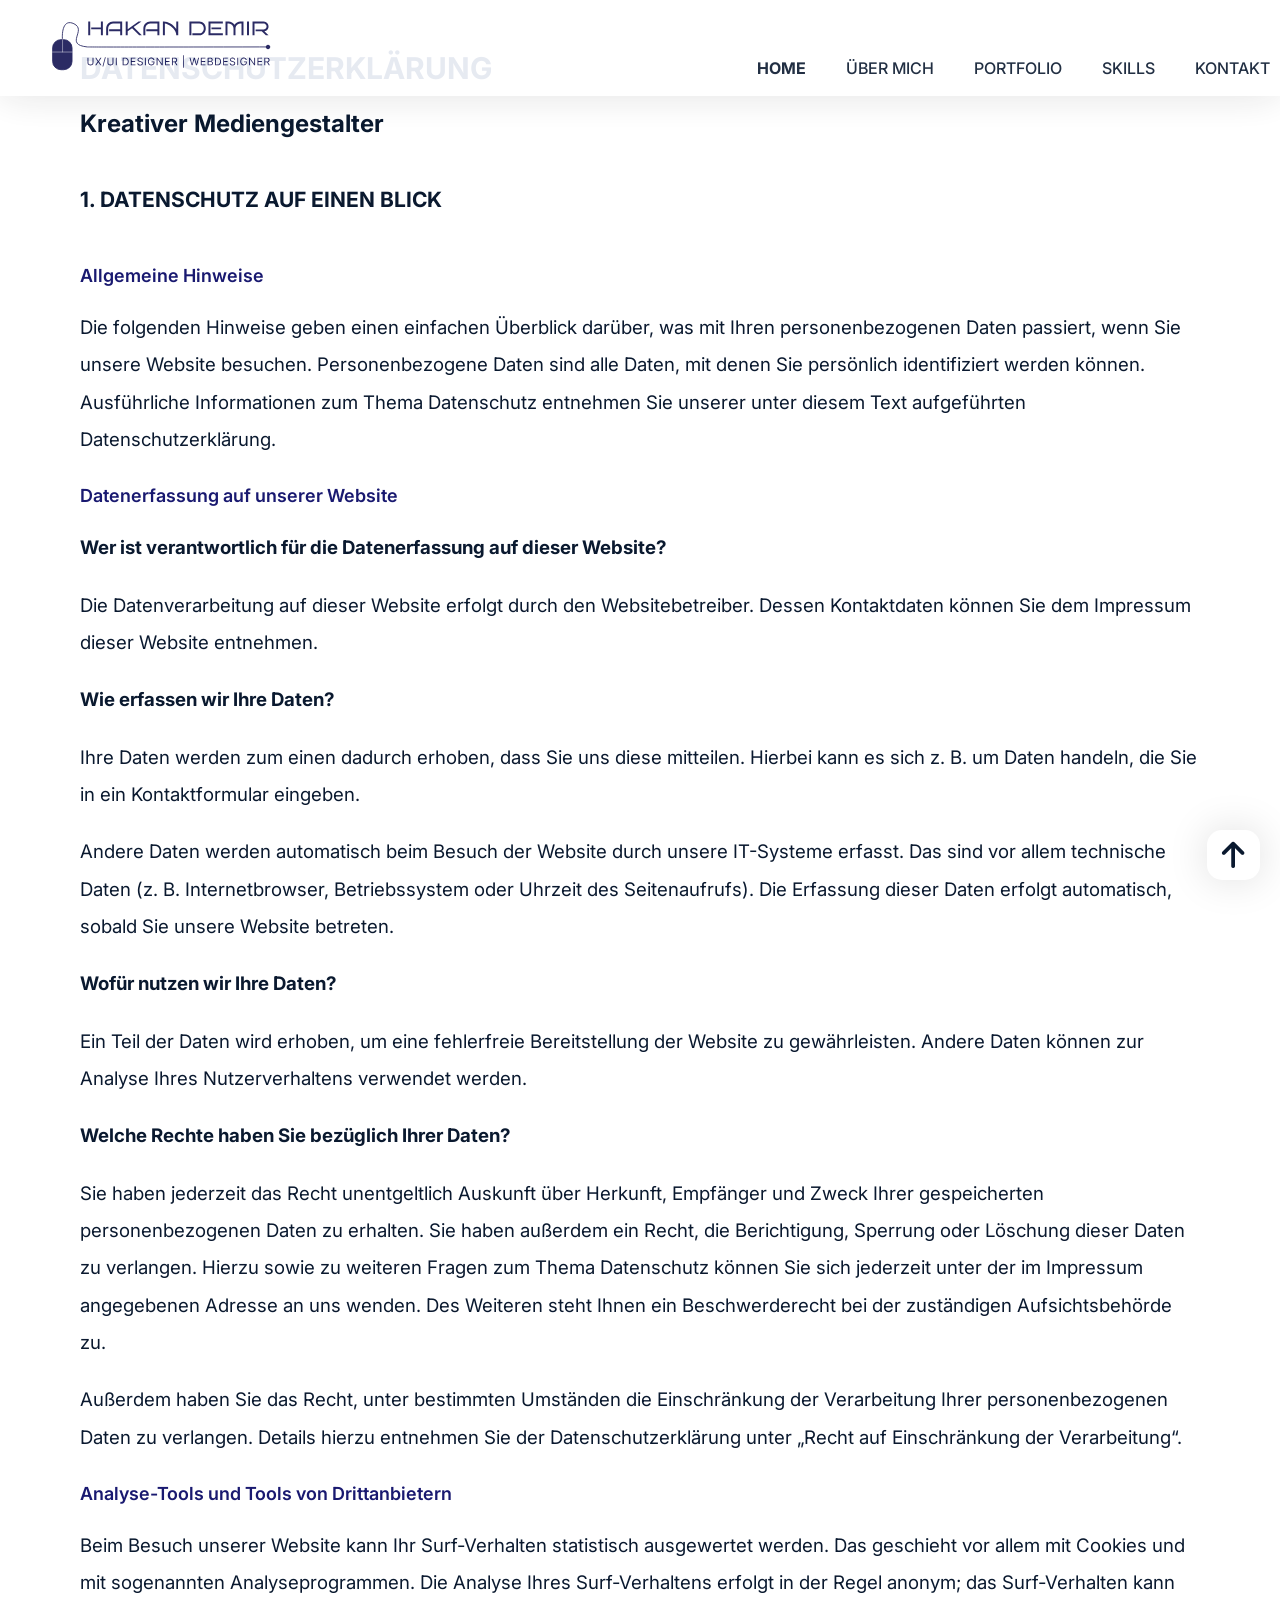
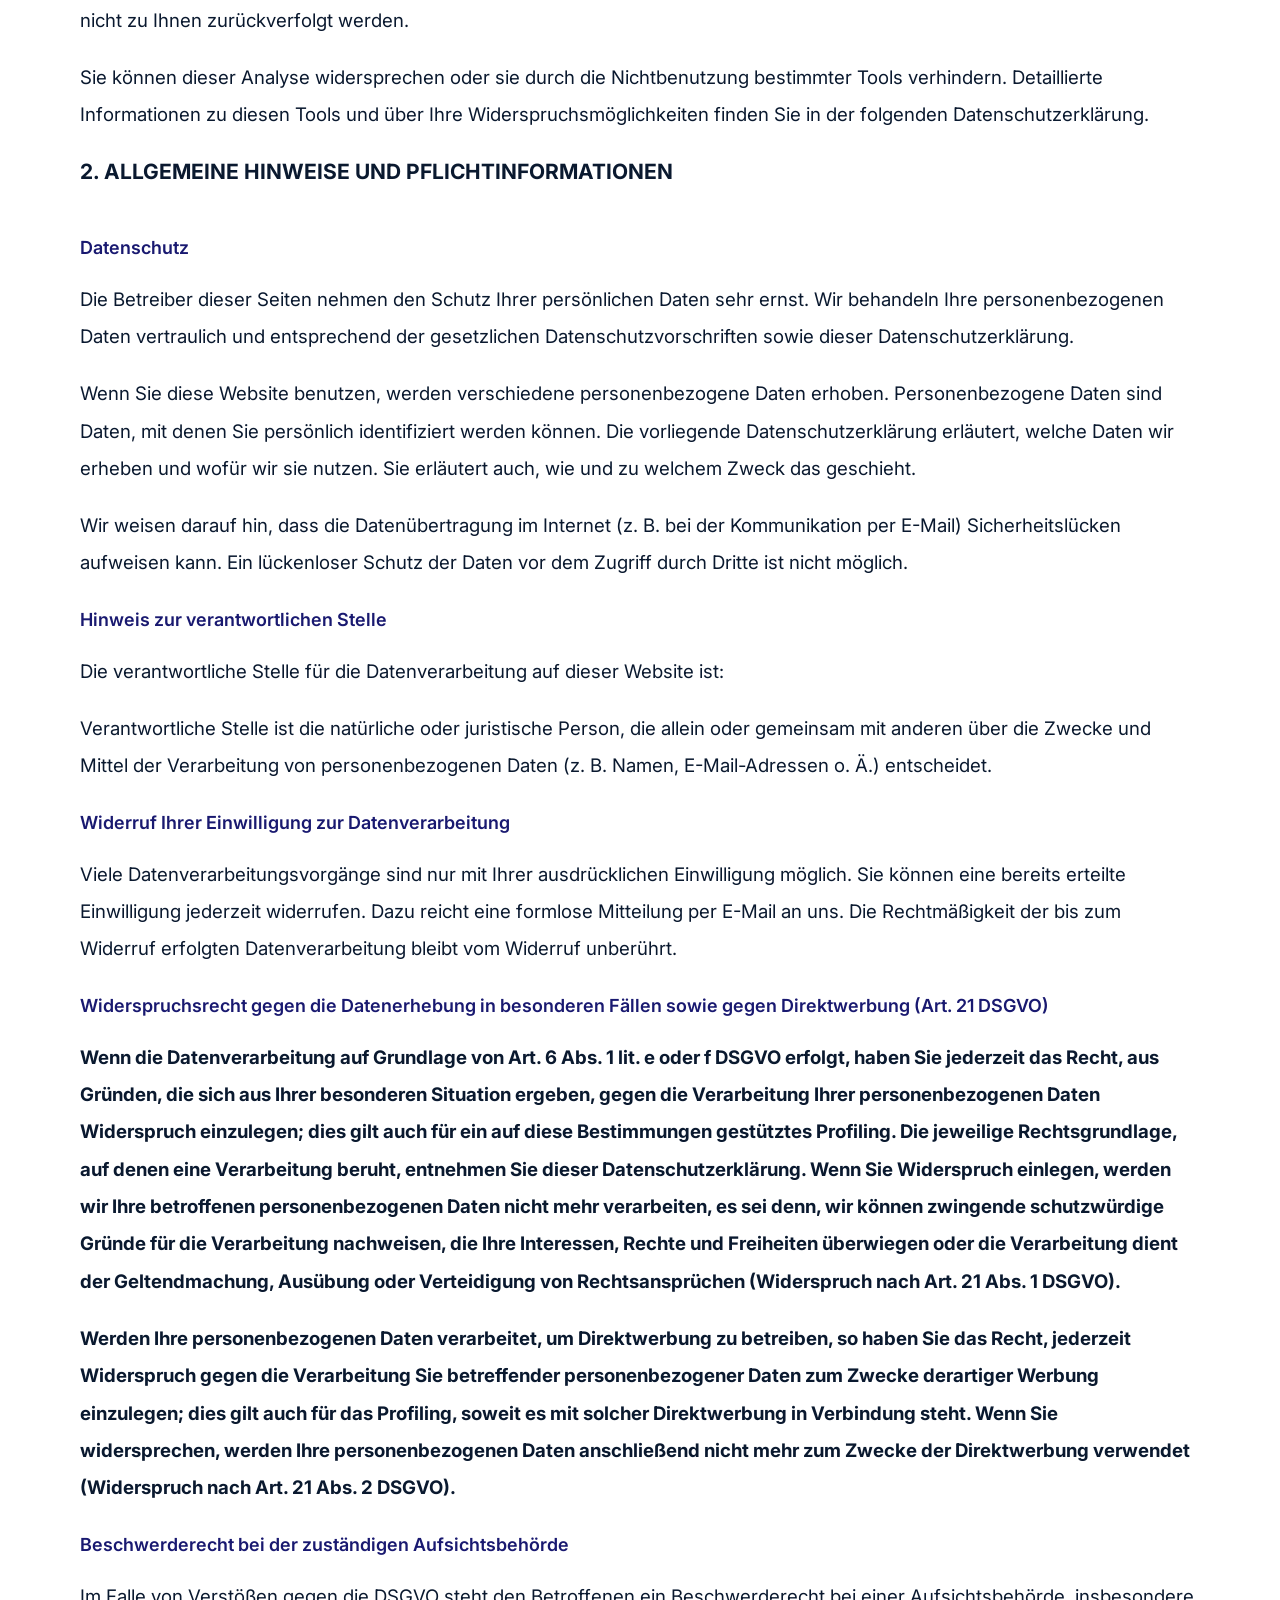
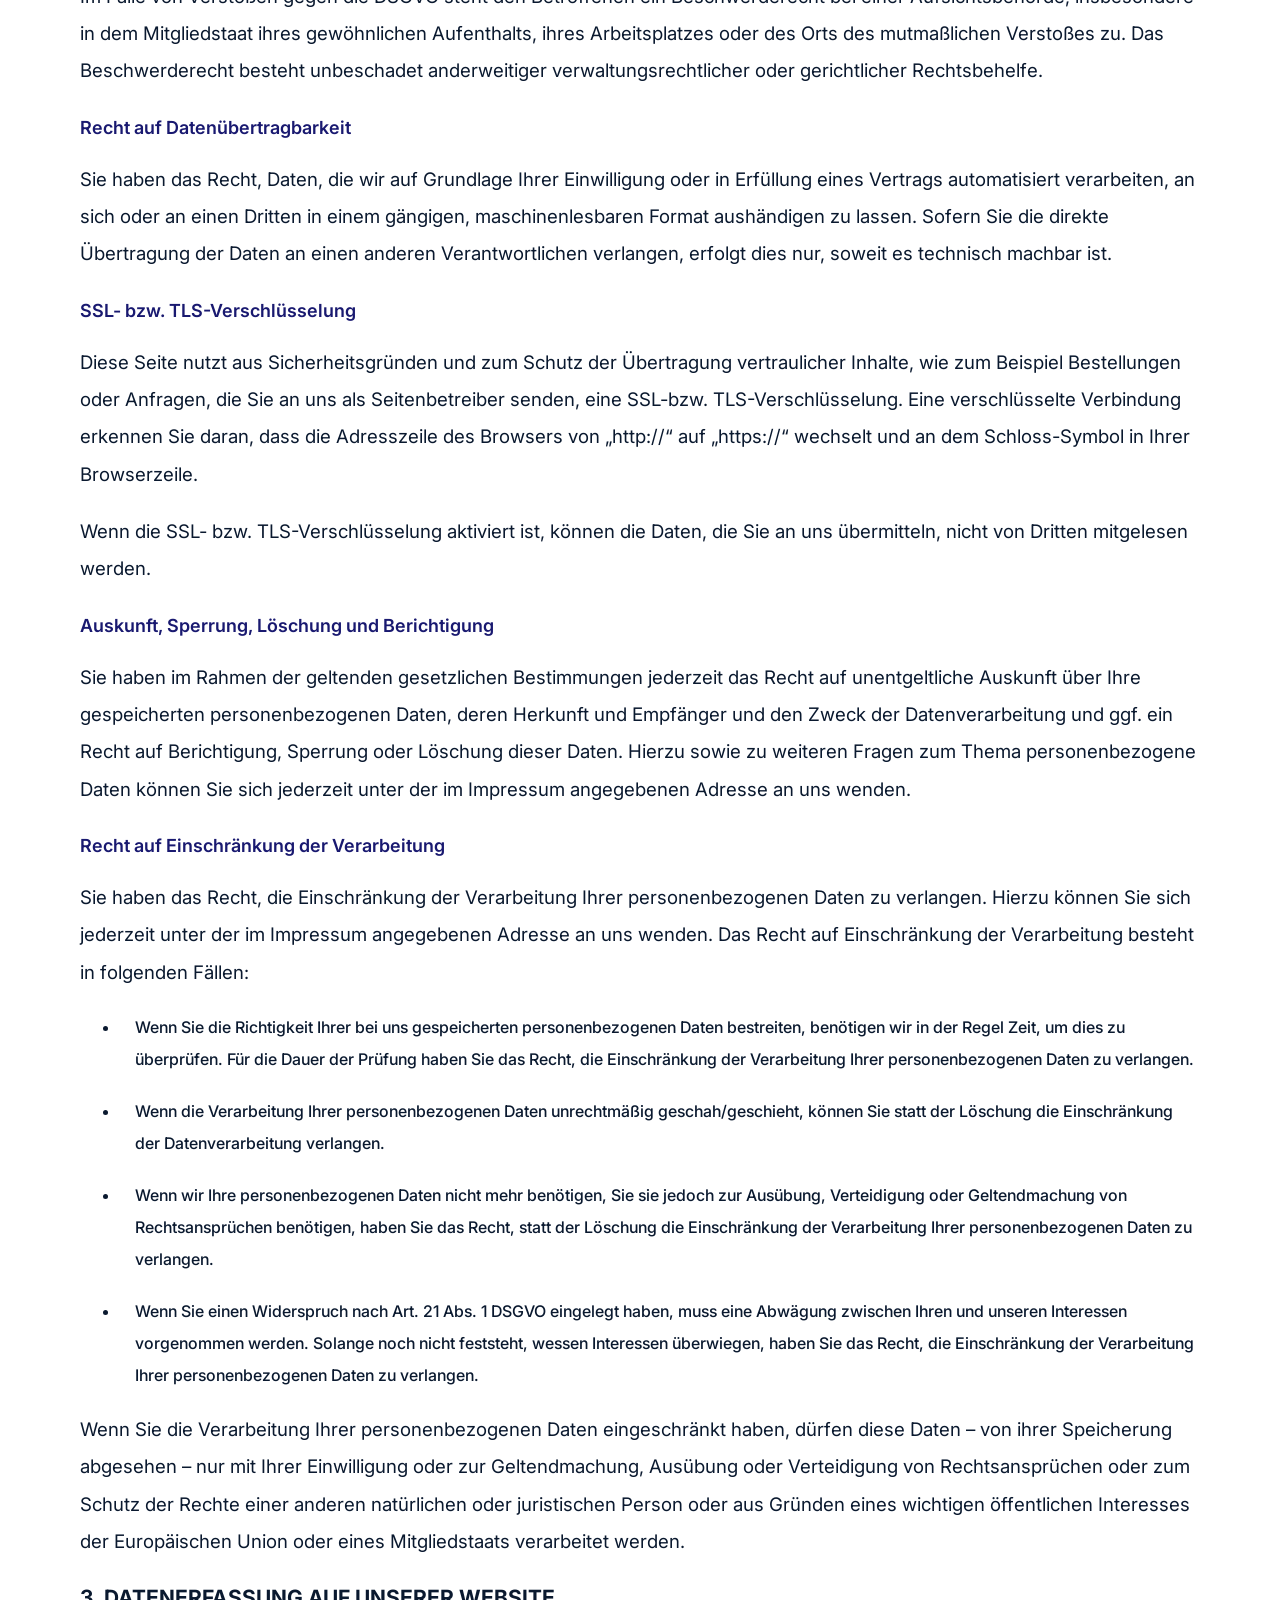
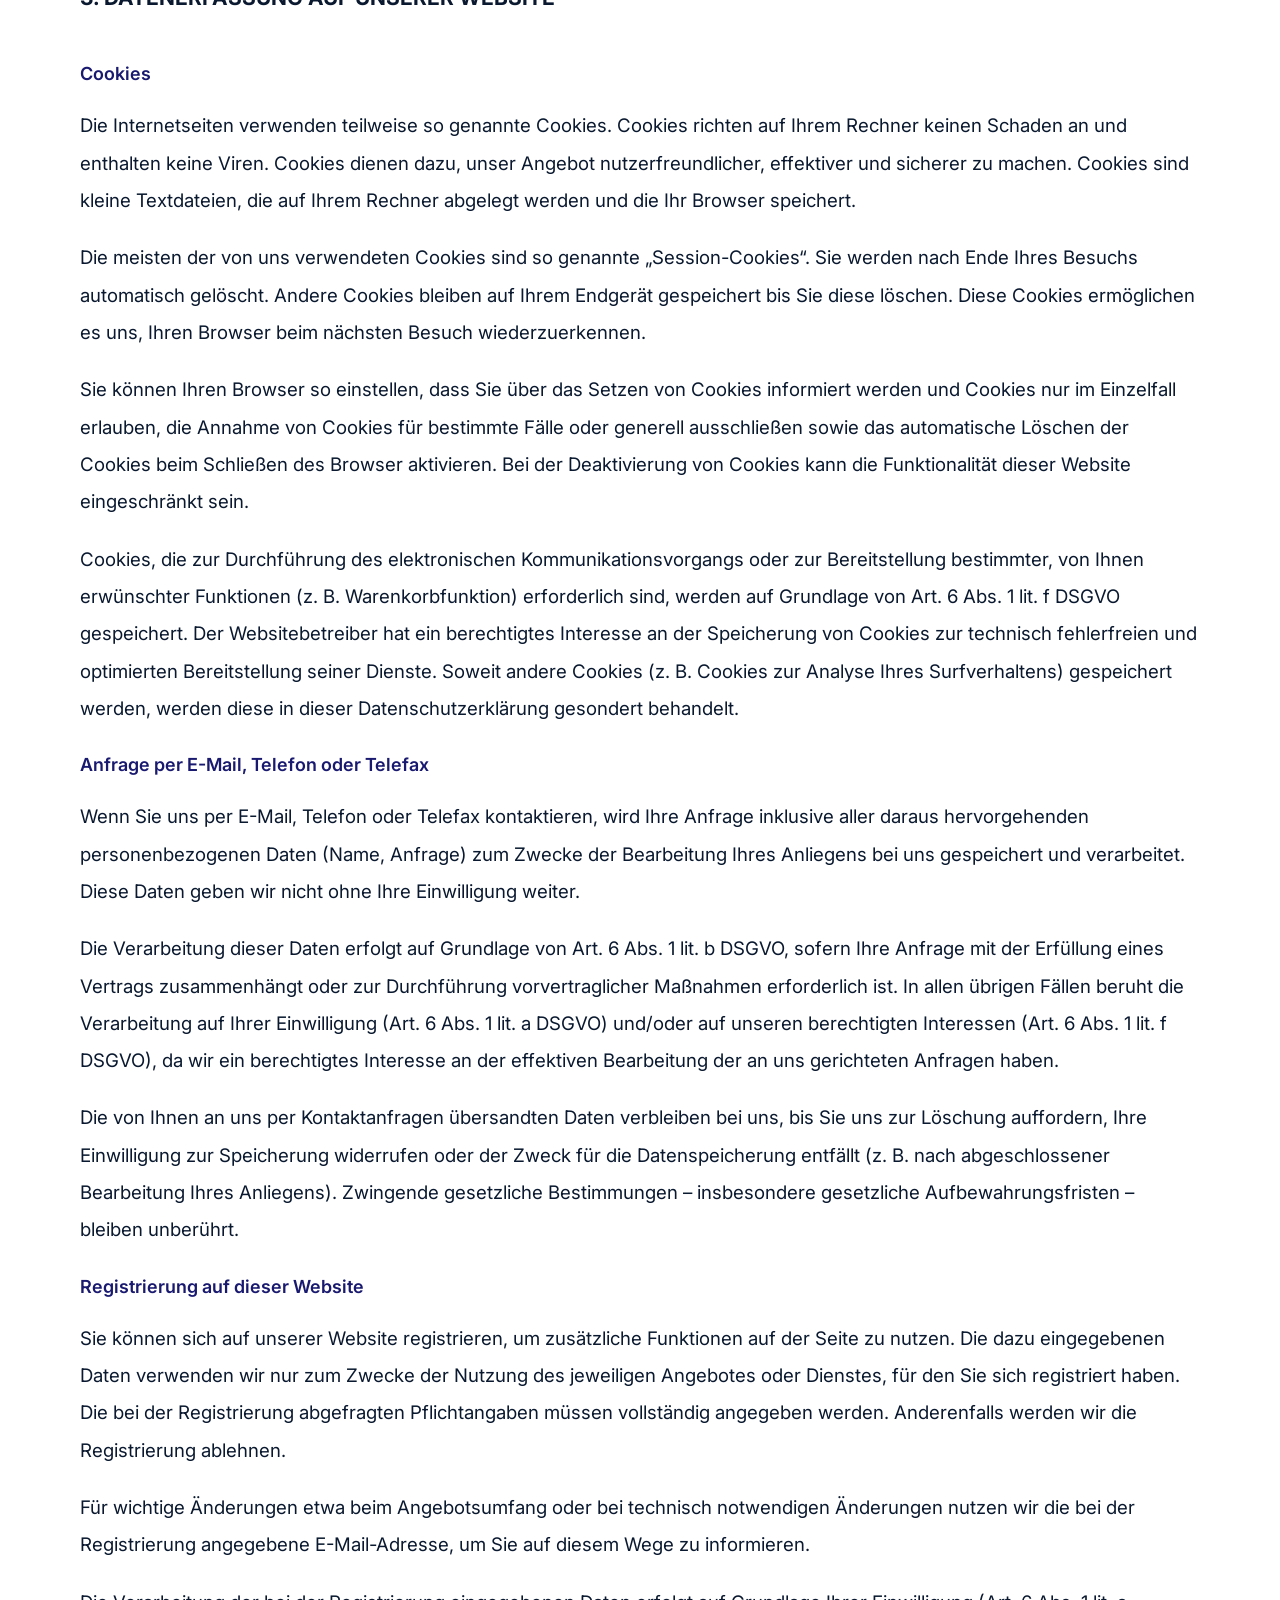
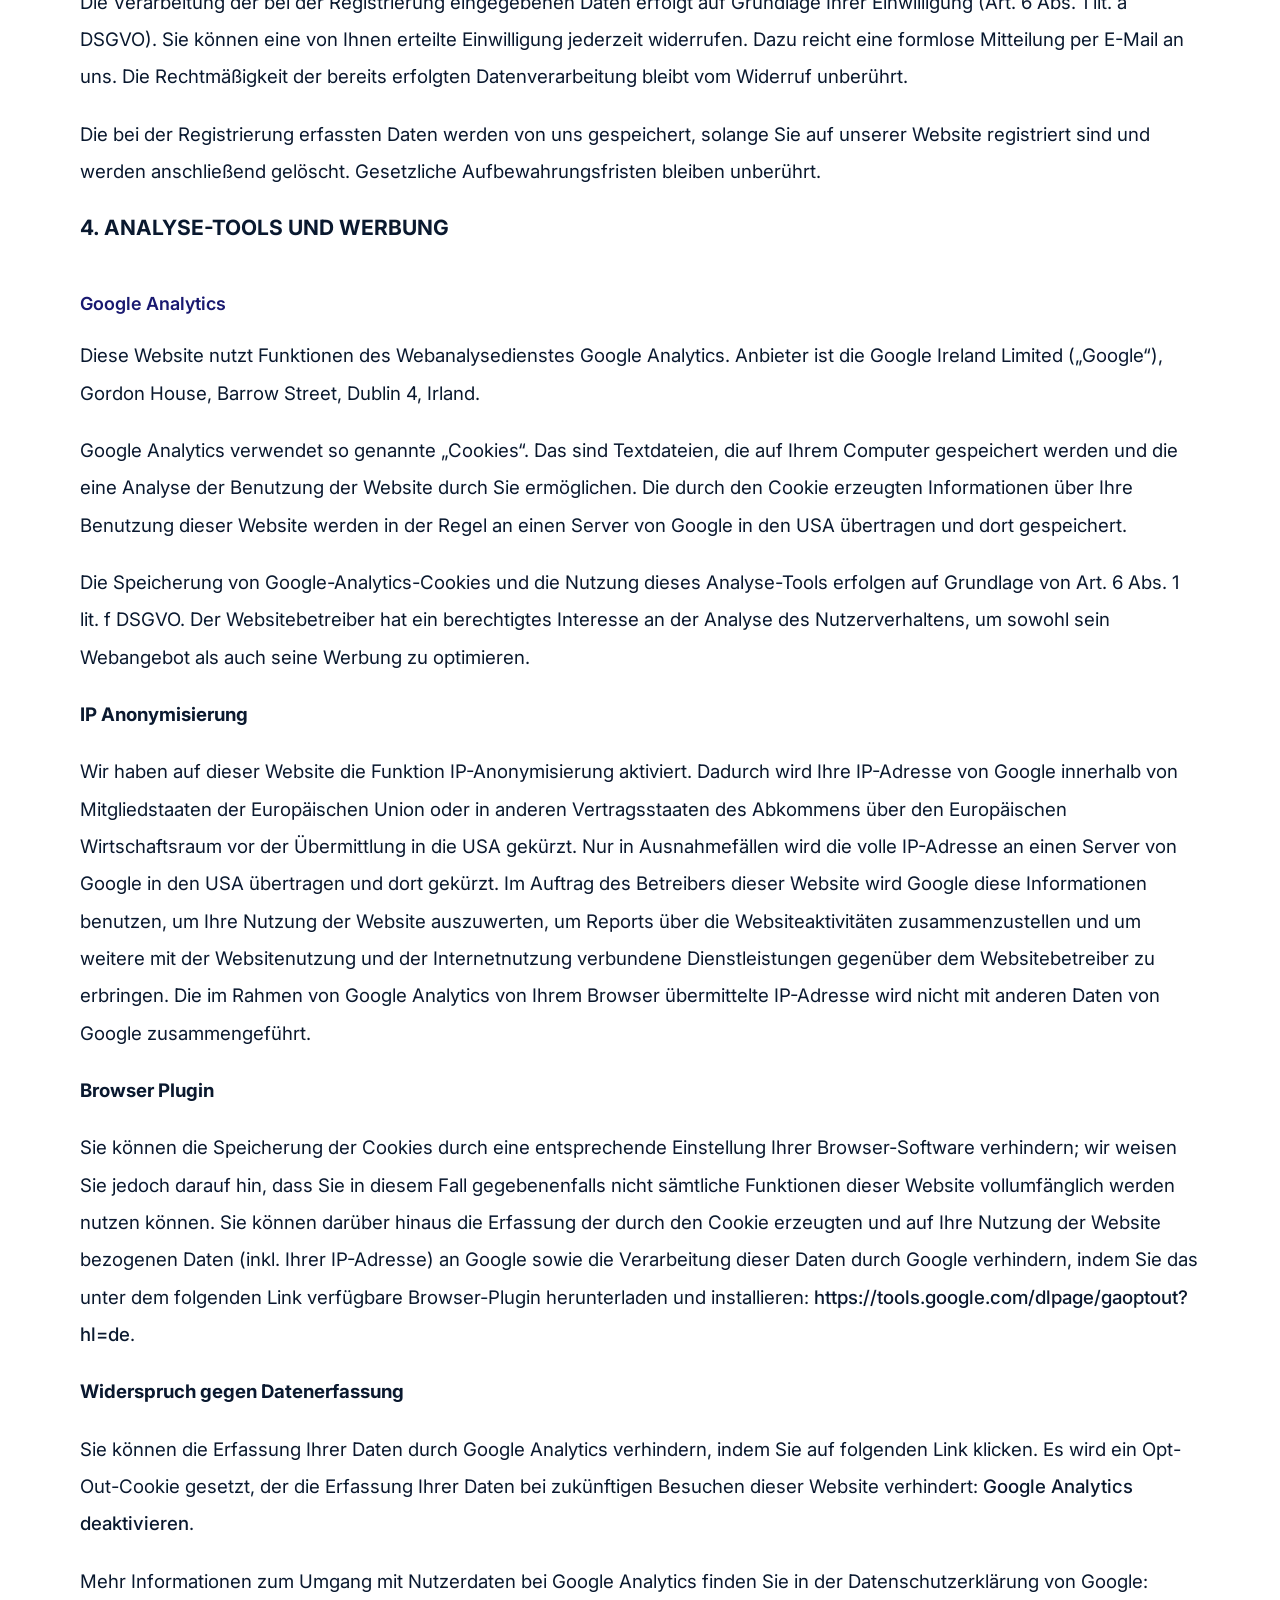
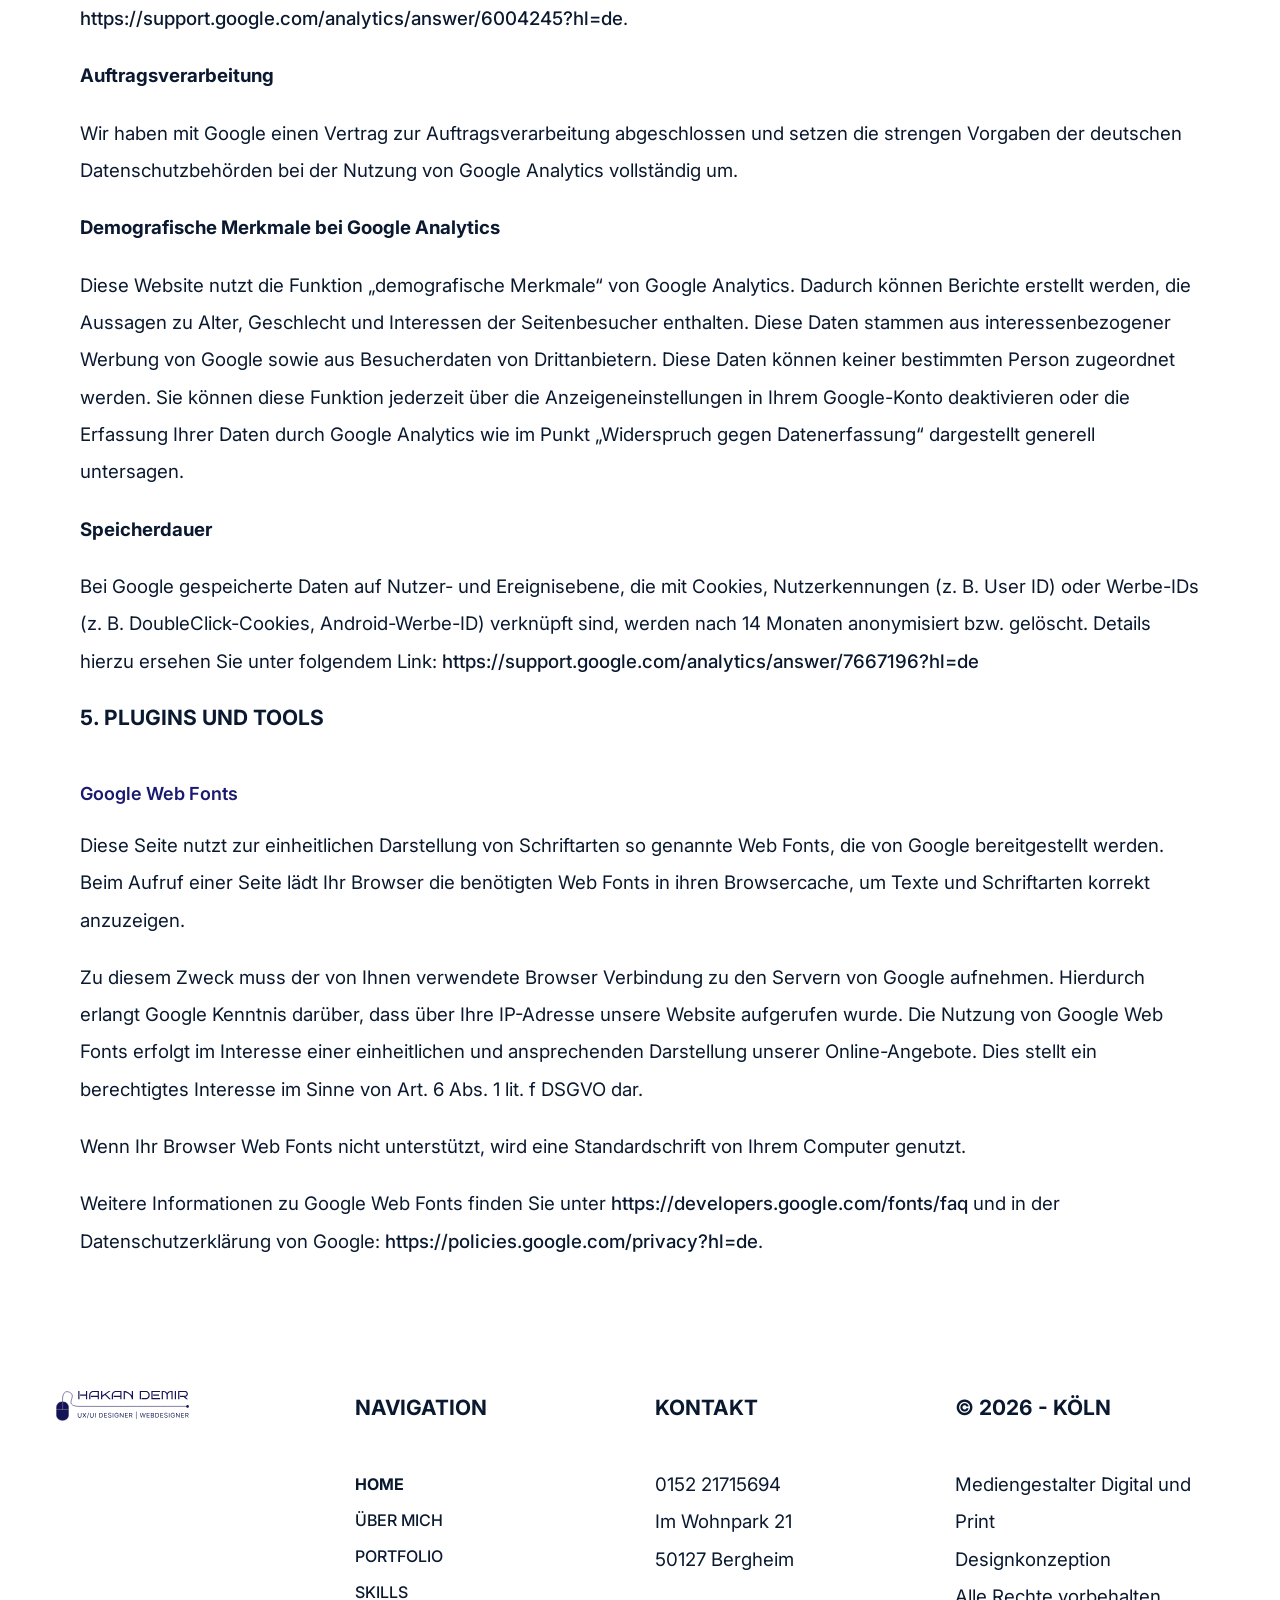
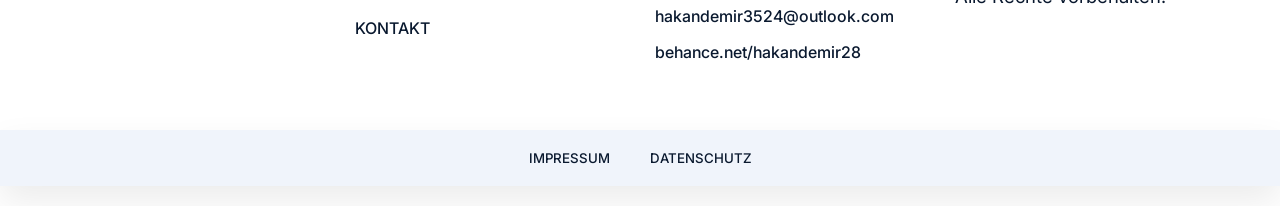
==== commit 7ccb4f06: "Update datenschutz.html" ====
--- a/datenschutz.html
+++ b/datenschutz.html
@@ -115,7 +115,7 @@
 	</header>
 	<main>
 		
-	<section id="titelbild" class="abstand datenschutz">
+	<section id="datenschutz" class="abstand datenschutz">
 			<div class="row small">
 				<div class="col-12">
 					<h1>Datenschutzerklärung</h1>
@@ -254,7 +254,7 @@
 		</section>
 		
 	</footer>
-<a href="#titelbild" id="scroll-to-top" class="fa-solid fa-arrow-up"></a>
+<a href="#datenschutz" id="scroll-to-top" class="fa-solid fa-arrow-up"></a>
 </body>
 </html>
 
--- a/template.css
+++ b/template.css
@@ -1078,7 +1078,7 @@
 }
 
 .skills-grid{
-    grid-template-columns:50%;
+    grid-template-columns:90%;
     justify-content:center;
 	
 }
@@ -1159,4 +1159,4 @@
     padding:8px 12px;
 }
 
-}+}
